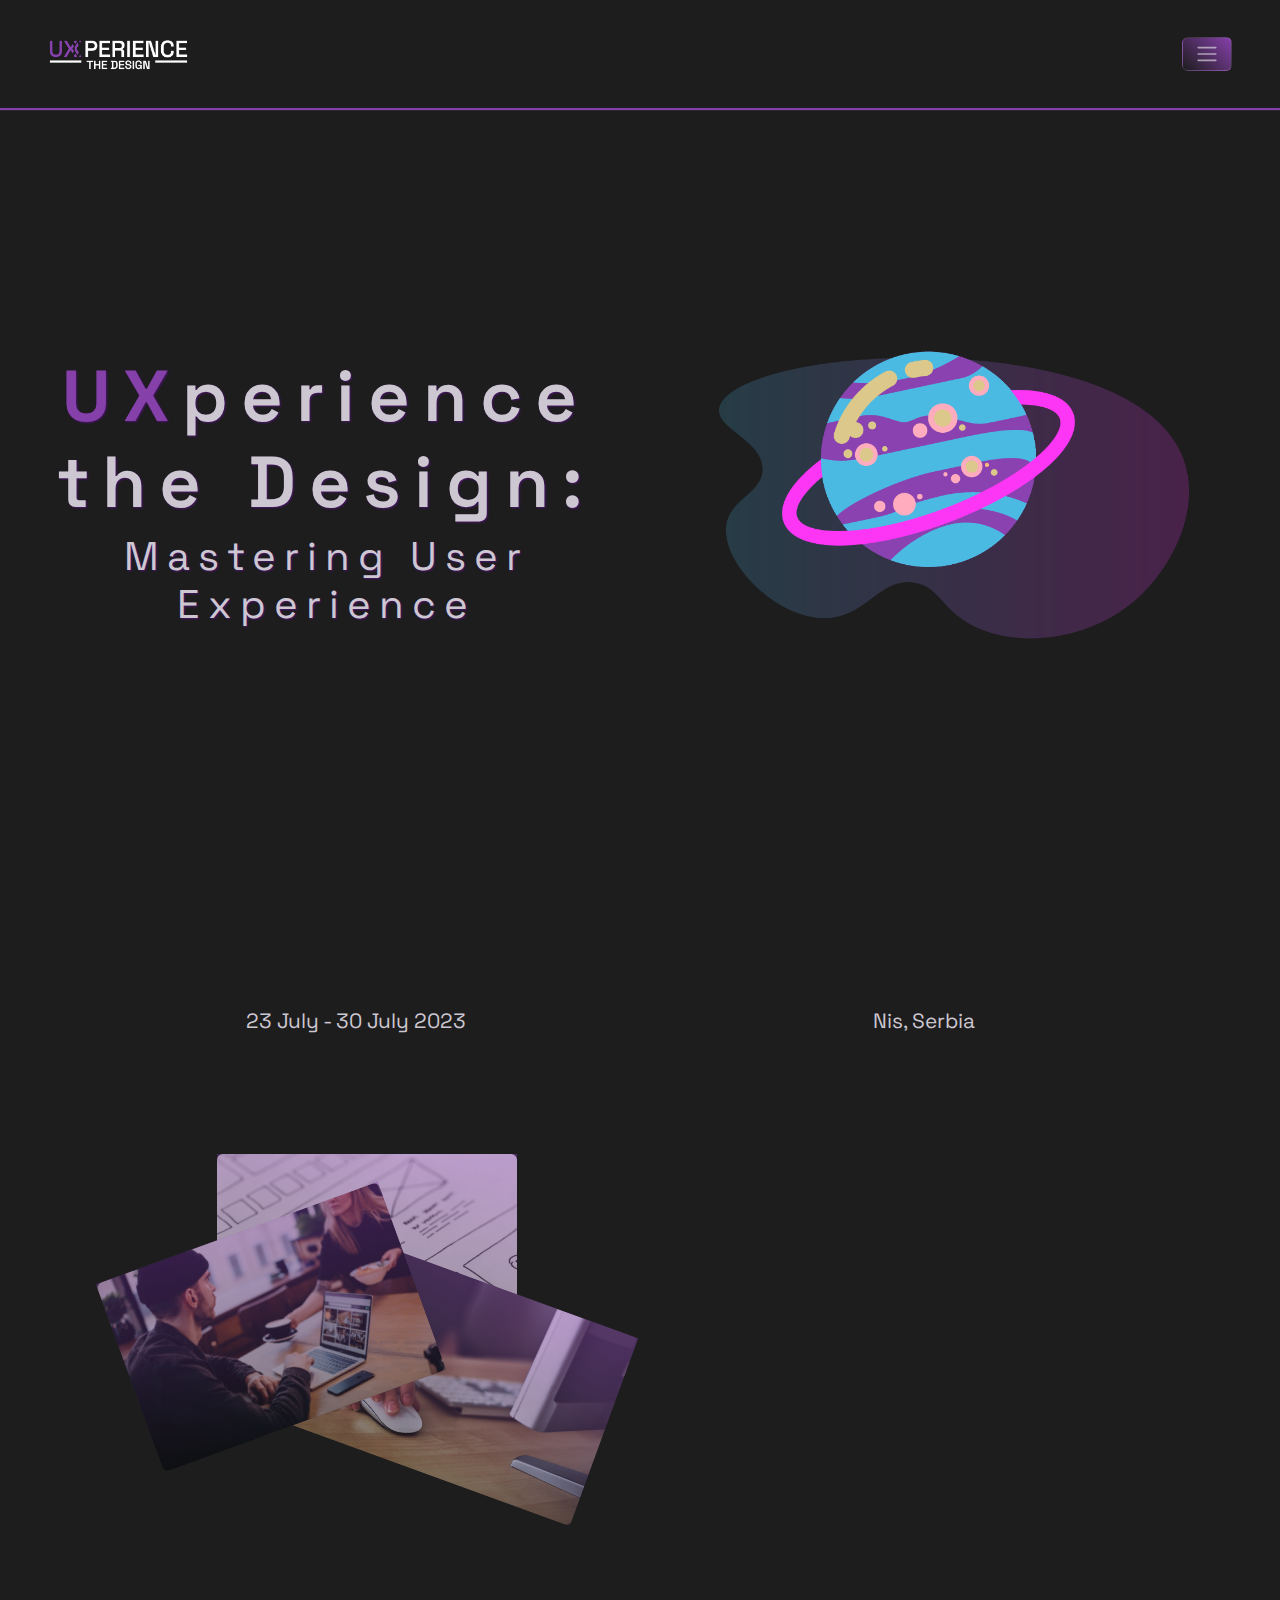
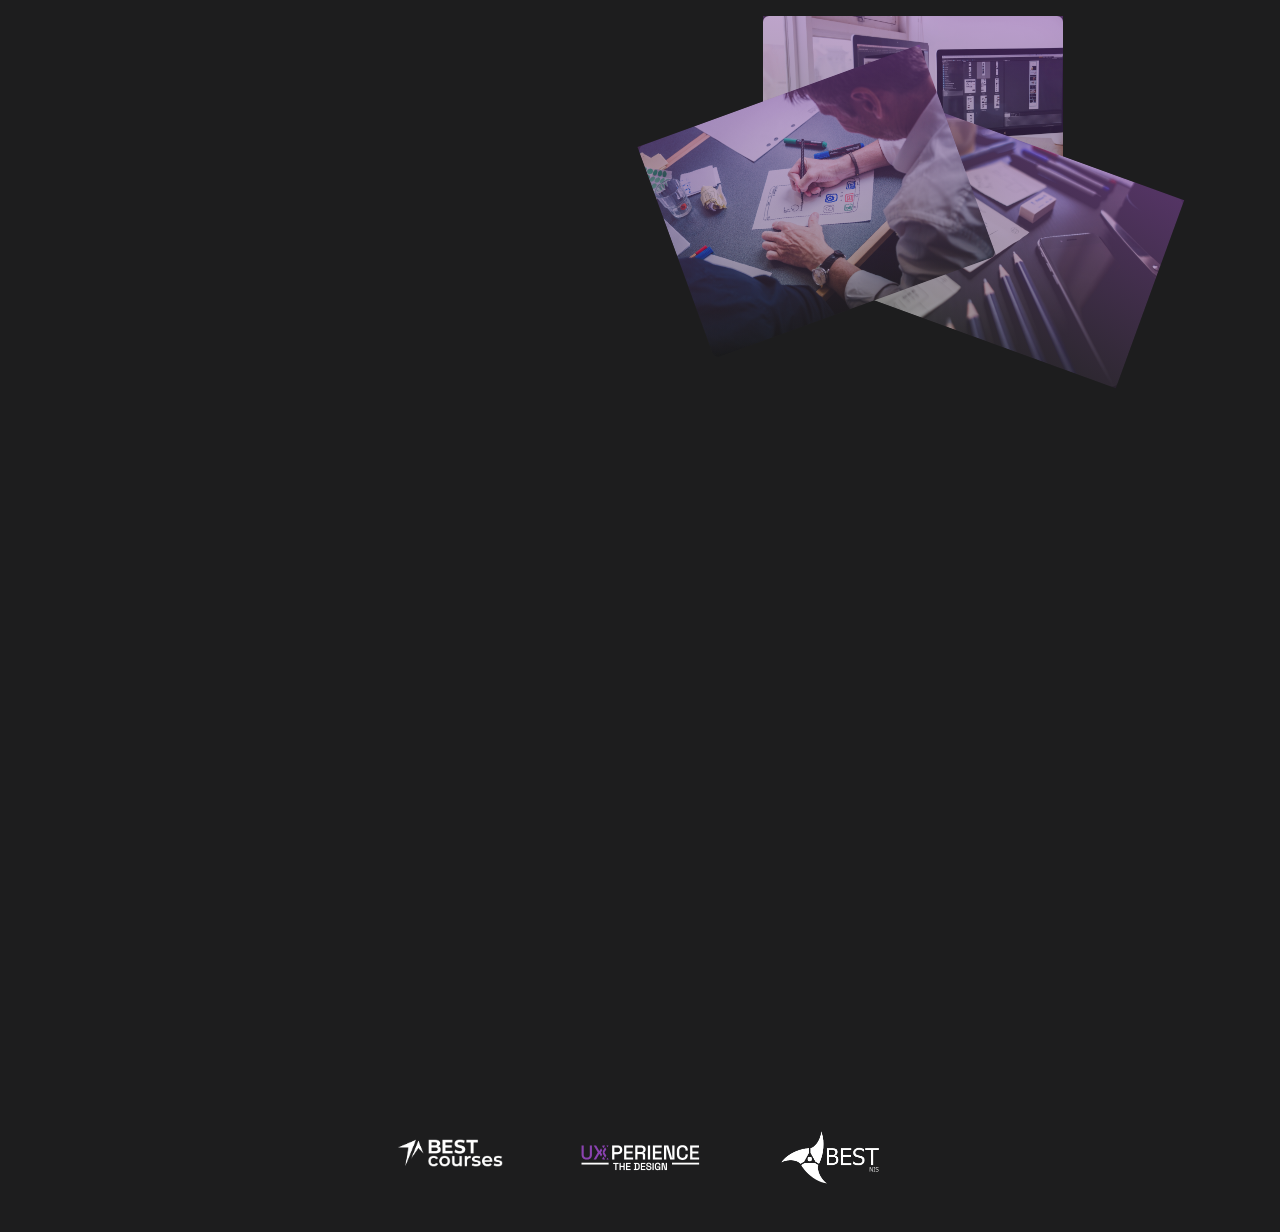
==== index.html @ f8030187 "updated icons" ====
<!DOCTYPE html>
<html lang="en">

<head>
    <meta charset="utf-8" />
    <meta name="viewport" content="width=device-width, initial-scale=1, shrink-to-fit=no" />
    <meta name="description" content="BEST course about UX design organised by BEST Niš" />
    <meta name="keywords" content="BEST, BEST Course, BEST Niš, Niš, Serbia, Srbija, UX design" />
    <meta name="author" content="Vojin Đorđević">
    <title>BEST Course 23 | BEST NIŠ</title>
    <!-- Font Awesome Icons-->
    <link rel="stylesheet" href="https://use.fontawesome.com/releases/v5.8.2/css/all.css"
        integrity="sha384-oS3vJWv+0UjzBfQzYUhtDYW+Pj2yciDJxpsK1OYPAYjqT085Qq/1cq5FLXAZQ7Ay" crossorigin="anonymous" />
    <!-- Favicon-->
    <link rel="icon" type="image/x-icon" href="assets/courses icon.png?" />
    <!-- Bootstrap icons-->
    <link href="https://cdn.jsdelivr.net/npm/bootstrap-icons@1.5.0/font/bootstrap-icons.css" rel="stylesheet" />
    <!-- Core theme CSS (includes Bootstrap)-->
    <link rel="stylesheet" href="css/styles.css" />
    <link rel="stylesheet" href="css/myStyle.css">
</head>

<body class="d-flex flex-column h-100">
    <main class="flex-shrink-0">
        <!-- Navigation-->
        <nav class="navbar navbar-collapse navbar-dark fixed-top p-0">
            <div class="container-fluid justify-content-between px-5">
                <a class="navbar-brand" href="#"><img src="assets/logo.png" alt="logo"></a>
                <button class="navbar-toggler" type="button" data-bs-toggle="offcanvas" data-bs-target="#offcanvasDarkNavbar"
                    aria-controls="offcanvasDarkNavbar" aria-label="Toggle navigation">
                    <span class="navbar-toggler-icon"></span>
                </button>
                <div class="offcanvas offcanvas-end" tabindex="-1" id="offcanvasDarkNavbar"
                    aria-labelledby="offcanvasDarkNavbarLabel">
                    <div class="offcanvas-body d-flex justify-content-center">
                        <button type="button" class="btn-close btn-close-white" data-bs-dismiss="offcanvas"
                            aria-label="Close"></button>
                        <ul class="navbar-nav justify-content-center flex-grow-1 position-relative">
                            <li class="nav-item">
                                <a class="nav-link active text-center" href="./index.html">Home</a>
                            </li>
                            <li class="nav-item">
                                <a class="nav-link text-center" aria-current="page"
                                    href="./pages/Organisers.html">Organisers</a>
                            </li>
                            <li class="nav-item">
                                <a class="nav-link text-center" href="./pages/Contact Us.html">Contact Us</a>
                            </li>
                            <li class="nav-item d-flex text-center justify-content-center">
                                <a class="nav-link text-center" href="./pages/indexSRB.html">SRB &nbsp</a>|<a
                                    class="nav-link text-center" href="./index.html">&nbsp
                                    ENG</a>
                            </li>
                        </ul>
                    </div>
                </div>
            </div>
        </nav>
        <!-- Header-->
        <header class="py-5 py-md-0 mb-5 mb-md-0 d-flex align-items-center">
            <div class="container-fluid">
                <div class="row g-0 align-items-center justify-content-between">
                    <div class="headerText col-md-6 order-md-0 order-1">
                        <div class="d-flex flex-column">
                            <div class="h1 text-center"><span>UX</span>perience<br>the Design:</div>
                            <h2 class="text-center">Mastering User Experience</h2>
                        </div>
                    </div>
                    <div class="col-md-6 order-md-1 order-0" id="dynamicElement">
                        <img src="assets/Elementi/saturn-magla.png" alt="" id="saturnMagla">
                    </div>
                </div>
            </div>
        </header>
        <!-- When, where-->
        <div class="container-fluid mb-4" id="when-where-container">
            <div class="row justify-content-evenly text-center">
                <div class="col-sm-4 d-flex flex-column justify-content-center mb-5 mb-sm-0">
                    <i class="fas fa-calendar-alt mb-3"></i>
                    <p>23 July - 30 July 2023</p>
                </div>
                <div class="col-sm-4 d-flex flex-column justify-content-center">
                    <i class="fas fa-map-marker-alt text-center mb-3"></i>
                    <p>Nis, Serbia</p>
                </div>
            </div>
        </div>
        <!-- Paragrafi sa slikama-->
        <div class="paragraf-sa-slikom pb-0 pt-5 pb-lg-5">
            <div class="container px-5 my-5">
                <div class="row gx-5 align-items-center">
                    <div
                        class="movingImagesContainer d-flex justify-content-center align-items-center col-lg-6 mb-5 mb-lg-0">
                        <div class="imageContainerDiv movingImage imageContainerDiv-1">
                            <div class="imageContainer">
                                <img class="img-fluid rounded" src="./assets/pictures/designPicture1.webp"
                                    alt="designPhoto1" />
                            </div>
                        </div>
                        <div class="imageContainerDiv imageContainerDiv-2 movingImage">
                            <div class="imageContainer">
                                <img class="img-fluid rounded" src="./assets/pictures/designPicture3.jpeg"
                                    alt="designPhoto1" />
                            </div>
                        </div>
                        <div class="imageContainerDiv imageContainerDiv-3 movingImage">
                            <div class="imageContainer">
                                <img class="img-fluid rounded" src="./assets/pictures/designPicture2.webp"
                                    alt="designPhoto1" />
                            </div>
                        </div>
                    </div>
                    <div class="col-lg-6 mt-2 mt-sm-5 toAppear">
                        <p class="lead fw-normal mb-0 text-end">This course is a thrilling journey into the world of UX design.
                            You'll
                            start by learning the key principles and concepts of UX design, and then move on to
                            practical exercises and real-world
                            examples to put your newfound knowledge into practice.</p>
                    </div>
                </div>
            </div>
        </div>
        <div class="paragraf-sa-slikom py-5 mb-5">
            <div class="container px-5 mt-5">
                <div class="row gx-5 align-items-center">
                    <div
                        class="movingImagesContainer d-flex justify-content-center align-items-center col-lg-6 mb-5 mb-lg-0 order-lg-last">
                        <div class="imageContainerDiv movingImage imageContainerDiv-1">
                            <div class="imageContainer">
                                <img class="img-fluid rounded" src="./assets/pictures/designPicture6.webp"
                                    alt="designPhoto5" />
                            </div>
                        </div>
                        <div class="imageContainerDiv imageContainerDiv-2 movingImage">
                            <div class="imageContainer">
                                <img class="img-fluid rounded" src="./assets/pictures/designPicture5.jpg"
                                    alt="designPhoto4" />
                            </div>
                        </div>
                        <div class="imageContainerDiv imageContainerDiv-3 movingImage">
                            <div class="imageContainer">
                                <img class="img-fluid rounded" src="./assets/pictures/designPicture4.jpg"
                                    alt="designPhoto7" />
                            </div>
                        </div>
                    </div>
                    <div class="col-lg-6 mt-2 mt-sm-5 toAppear">
                        <p class="lead fw-normal mb-0">Throughout the course, you'll discover the steps to creating a
                            seamless and enjoyable user experience, and learn how to
                            test and refine your designs.</p>
                        <a href="https://www.best.eu.org/event/details.jsp?activity=i4afz53" target="_blank"><button
                                class="btn mt-4 pt-sm-2" id="learn-more-button">Learn more</button></a>
                    </div>
                </div>
            </div>
        </div>
        <!-- Countdown timer and apply now-->
        <div class="py-5 my-5 toAppear" id="countdown-section">
            <div class="container px-5">
                <div class="row text-center">
                    <h2>Course starting in:</h2>
                    <div class="timerDisplay d-flex justify-content-center align-items-center gap-2">
                        <span id="days"><span id="daysText">000</span>
                            <div>days</div>
                        </span><span>:<div>.</div></span>
                        <span id="hours"><span id="hoursText">00</span>
                            <div>hours</div>
                        </span><span>:<div>.</div></span>
                        <span id="minutes"><span id="minutesText">00</span>
                            <div>minutes</div>
                        </span><span>:<div>.</div></span>
                        <span id="seconds"><span id="secondsText">00</span>
                            <div>seconds</div>
                        </span>
                    </div>
                    <button type="button" class="btn mt-md-4 py-2 px-3" id="apply-now-button" data-bs-toggle="modal"
                        data-bs-target="#exampleModal">Apply now</button>
                </div>
            </div>
        </div>
        <!-- Cards -->
        <div class="my-5 toAppear" id="cards-section">
            <div class="container">
                <div class="row justify-content-around align-items-center flex-column flex-lg-row">
                    <div class="card cardInfo bg-dark col-md-3 text-center py-4 my-3 my-lg-0">
                        <img src="assets/Icons/BEDZ 3.png" class="card-img-top mx-auto" alt="ikona1">
                        <div class="card-body pt-3 pb-0">
                            <h3 class="card-title texts-center mb-2">Writing a ML</h3>
                            <a href="https://www.best.eu.org/courses/howToWriteAMotivationLetter.jsp" target="_blank"
                                class="btn">Open</a>
                        </div>
                    </div>
                    <div class="card cardInfo bg-dark col-md-3 text-center py-4 my-3 my-lg-0">
                        <img src="assets/Icons/BEDZ 1.png" target="_blank" class="card-img-top mx-auto" alt="ikona2">
                        <div class="card-body pt-3 pb-0">
                            <h3 class="card-title text-center mb-2">Survival Guide</h3>
                            <a href="https://drive.google.com/file/d/1cJtr2tLAGuYIf0VHzyVpU3CpAAA-rYl4/view"
                                target="_blank" class="btn">Open</a>
                        </div>
                    </div>
                    <div class="card cardInfo bg-dark col-md-3 text-center py-4 my-3 my-lg-0">
                        <img src="assets/Icons/BEDZ 2.png" class="card-img-top mx-auto" alt="ikona3">
                        <div class="card-body pt-3 pb-0">
                            <h3 class="card-title text-center mb-2">Schedule</h3>
                            <a href="https://docs.google.com/spreadsheets/d/1Jex5MhE2Mo0yf8DHhd5xUdo1yWL7G5Pz1XpBuONr3SE/edit#gid=0"
                                target="_blank" class="btn">Open</a>
                        </div>
                    </div>
                </div>
            </div>
        </div>
    </main>
    <!-- Footer-->
    <footer class="py-4">
        <div class="container">
            <div class="row align-items-center justify-content-center" id="logo-container">
                <div class="col-lg-2 d-flex align-items-center justify-content-center mb-2 px-5"><a
                        href="https://www.best.eu.org/courses/welcome.jsp" target="_blank"> <img class=""
                            src="assets/BC logo.png" alt="Best Courses"></a></div>
                <div class="col-lg-2 d-flex align-items-center justify-content-center px-5"><a href="#"> <img class=""
                            src="assets/logo.png" alt="Event logo" class="d-flex align-items-center justify-content-center"></a></div>
                <div class="col-lg-2 d-flex align-items-center justify-content-center px-5"><a
                        href="https://bestnis.rs/language/en/" target="_blank"
                        class="d-flex align-items-center justify-content-center"> <img src="assets/BEST crop.png"
                            class="" alt="Best-Logo" id="BEST-logo"
                            class="d-flex align-items-center justify-content-center"></a></div>
            </div>
            <div id="social-icons" class="row align-items-center justify-content-center pt-4">
                <a href="https://www.facebook.com/BESTnis.rs" target="_blank" class="col-1 text-center"><i
                        class="fab fa-facebook-square"></i></a>
                <a href="https://www.linkedin.com/company/bestni%C5%A1/" target="_blank" class="col-1 text-center"><i
                        class="fab fa-linkedin"></i></a>
                <a href="https://www.instagram.com/best_nis/" target="_blank" class="col-1 text-center"><i
                        class="fab fa-instagram"></i></a>
                <a href="mailto:nis@best-eu.org" target="_blank" class="col-1 text-center"><i
                        class="far fa-envelope"></i></a>
            </div>
        </div>
    </footer>
    <!-- Modal -->
    <div class="modal fade" id="exampleModal" tabindex="-1" aria-labelledby="exampleModalLabel" aria-hidden="true">
        <div class="modal-dialog modal-dialog-centered justify-content-center align-items-center">
            <div class="modal-content text-center bg-dark">
                <div class="modal-header">
                    <h5 class="modal-title" id="exampleModalLabel">Stay tuned!</h5>
                    <button type="button" class="btn-close btn-close-white" data-bs-dismiss="modal"
                        aria-label="Close"></button>
                </div>
                <div class="modal-body d-flex flex-column gap-3 justify-content-center align-items-center">
                    <p>Application deadline for <u>international students</u> <b>has passed!</b></p>
                    <p><u>Serbian students</u> will be able to apply <b>from 12th of June!</b></p>
                </div>
                <div class="modal-footer">
                    <button type="button" class="btn" data-bs-dismiss="modal">Understood</button>
                </div>
            </div>
        </div>
    </div>
    <!-- Bootstrap core JS-->
    <script src="https://cdn.jsdelivr.net/npm/bootstrap@5.2.3/dist/js/bootstrap.bundle.min.js"></script>
    <!-- Core theme JS-->
    <script src="/js/scripts.js"></script>
    <!-- My JS-->
    <script src="js/appearOnScroll.js"></script>
    <script src="js/timerScript.js"></script>
    <script src="js/sponsorsScript.js"></script>
</body>
</html>
---- css/myStyle.css ----
@import url('https://fonts.googleapis.com/css2?family=Space+Grotesk:wght@300;400;500;600;700&display=swap');

:root {
    --black: #183157;
    --orange: #FFACBE;
    --pink: #FD36F5;
    --blue: #1F456C;
    --yellow: #DBC88A;

    --purple: #8640aa;
    --purpleD1: #4b156a;

    --white: #CDC7D1;

    --gray: #1D1D1E;
    --grayL1: #282829;
    --grayL2: #313132;
}

*,
::before,
::after {
    margin: 0;
    padding: 0;
}

html,
body {
    font-family: 'Space Grotesk', sans-serif;
    background: var(--gray);
    color: var(--white);
    scroll-behavior: smooth !important;
    width: 100%;
    margin: 0;
}

button:focus,
.btn:focus,
.btn-close:focus {
    box-shadow: none;
}

.toAppear {
    opacity: 0;
    scale: 0.8;
    transition: all .5s;
}

.toAppear.active {
    opacity: 1;
    scale: 1;
    transform: translateX(0%) scale(1);
}

/*NAVIGATION*/
.navbar {
    background: var(--gray);
    opacity: 1;
    box-shadow: 1px 1px 1px 1px var(--purple);
    min-height: min-content;
    height: 12vh;
}

.navbar>container {
    position: relative;
}

.navbar-brand img {
    width: 140px;
    position: relative;
}

.navbar-toggler {
    background: linear-gradient(45deg, var(--gray), var(--purple));
    transition: all 0.2s;
}

.navbar-toggler:hover {
    scale: 0.95;
    filter: brightness(0.95);
}

.navbar-toggler:focus {
    box-shadow: none;
}


.navbar-toggler-icon {
    width: 1.2em;
    height: 1.2em;
}

.offcanvas-body {
    opacity: 1 !important;
}

.offcanvas.offcanvas-end {
    background: linear-gradient(90deg, var(--grayL1), var(--purpleD1));
    transition: all 0.35s;
    width: 100vw;
    opacity: 1 !important;
}

.nav-item {
    font-size: 4rem;
    font-weight: 500;
}

.nav-item:last-of-type {
    font-size: 3rem;
}

.offcanvas button {
    position: absolute;
    top: 2rem;
    right: 2rem;
    transform: scale(2);
    z-index: 100;
}

@media only screen and (max-width: 565px) {
    .offcanvas-body .nav-item {
        font-size: 3rem;
        font-weight: 500;
    }
        .nav-item:last-of-type {
            font-size: 2.5rem;
        }
}


/*HEADER*/
header {
    background: linear-gradient(25deg, var(--gray), var(--grayL));
    min-height: 110vh;
}

header .h1 {
    font-weight: 600;
    font-size: 4.5em;
    word-spacing: 0.2rem;
    letter-spacing: 0.8rem;
    text-shadow: 1px 1px 2px var(--purpleD1);
}

header .h1>span {
    font-weight: 800;
    color: var(--purple);
}

h2 {
    font-size: 2.5rem;
    letter-spacing: 0.5rem;
    font-weight: 400;
    text-shadow: 1px 1px 2px var(--purpleD1);
}

@keyframes floating {
    0% {
        transform: translateY(0px);
    }

    50% {
        transform: translateY(-15px);
    }

    100% {
        transform: translateY(0px);
    }
}

@keyframes grow {
    0% {
        scale: 1;
        transform: translateY(0px);
    }

    100% {
        scale: 1.3;
        transform: translateY(-15px);
    }
}

#dynamicElement {
    position: relative;
}

#dynamicElement img {
    position: absolute;
    animation: ease-in-out floating 3s infinite;
}

#saturnMagla {
    position: relative !important;
    width: 100%;
}

#raketa {
    width: 100px;
    z-index: 100;
    rotate: 45deg;
    bottom: 15vh;
    left: 5vw;
    animation: ease-in-out grow 10s infinite !important;
    animation: ease-in-out floating 3s infinite;

}

@media only screen and (max-width: 1199px) {
    header .h1 {
        font-size: 3.5em !important;
    }

    h2 {
        font-size: 2rem !important;
        ;
    }
}

@media only screen and (min-width: 769px) and (max-width: 991px) {

    /* targeting between md and lg*/
    header .h1 {
        font-size: 2.5em !important;
    }

    h2 {
        font-size: 1.8rem !important;
        ;
    }
}

@media only screen and (max-width: 575px) {
    header .h1 {
        font-size: 3.2em !important;
        ;
    }

    h2 {
        font-size: 1.8rem !important;
        ;
    }
}

@media only screen and (max-width: 470px) {
    header .h1 {
        font-size: 2.3em !important;
        ;
    }

    h2 {
        
    }
}

/*WHEN, WHERE*/
#when-where-container i {
    font-size: 3rem;
    color: var(--purple);
}

#when-where-container p {
    font-size: 1.3rem;
}

@media only screen and (max-width: 991px) {
    #when-where-container i {
        font-size: 3rem;
    }

    #when-where-container p {
        font-size: 1.1rem;
    }
}

@media only screen and (max-width: 755px) {
    #when-where-container i {
        font-size: 3rem;
        color: var(--purple);
    }

    #when-where-container p {
        font-size: 1.1rem;
    }
}


/*PARAGRAFI SA SLIKAMA*/
.movingImagesContainer {
    position: relative;
    height: 30vh;
animation: ease-in-out floating 3s infinite;
}
/*
VRLO VAZAN NOTE!!!
Imam jedan imageContainerDiv cija je pozicija relativna, on mi diktira zauzece prostora movingImagesContainer-a,
ostala dva u sekciji ce biti apsolutno pozicionirani
*/
.imageContainerDiv {
    width: 40vw;
    max-width: 300px;
    transition: all 0.5s;
    transition-timing-function: cubic-bezier(0.165, 0.84, 0.44, 1);
    position: relative;
    top: -20%;
    z-index: 0;
}

.imageContainerDiv:nth-of-type(2) {
    position: absolute;
    left: 5%;
    top: 20%;
    z-index: 2;
}

.imageContainerDiv:nth-of-type(3) {
    position: absolute;
    right: 5%;
    top: 40%;
}

.imageContainer {
  
}

.imageContainerDiv-2 .imageContainer {
    rotate: -20deg;
}

.imageContainerDiv-3 .imageContainer {
    rotate: 20deg;
}

.imageContainer::after {
    position: absolute;
    top: 0;
    left: 0;
    height: 100%;
    width: 100%;
    background: linear-gradient(10deg, var(--gray), var(--purple));
    opacity: 0.45;
    z-index: 1000;
    display: block;
    content: "";
}

.paragraf-sa-slikom img {
    width: 100%;
    height: 100%;
    position: relative;
    object-fit: cover;
}

.paragraf-sa-slikom p{
    margin-top: 5rem;
}
.btn {
    background: var(--purple);
    color: var(--white);
    font-family: 'Space Grotesk', sans-serif;
    font-size: 1.05rem;
    transition: all 0.25s;
    margin: 0 auto;
}

.btn:hover {
    background: var(--purple);
    color: var(--white);
    scale: 0.98;
    filter: brightness(0.9);
    border-color: none;
}

.btn:active {
    color: var(--white) !important;
    background-color: var(--purple) !important;
    border-color: transparent !important;
}

@media only screen and (max-width: 991px) {
    .imageContainer::after {
        /* height: calc(100% - 3rem); */
    }
}

@media only screen and (max-width: 575px) {
    #learn-more-button {
        font-size: 1rem;
    }
}


/* COUNTDOWN SECTION */
.timerDisplay {
    font-weight: 100;
    font-size: 3rem;
    margin: 0;
    color: var(--white);
}

.timerDisplay>span {
    position: relative;
    padding: 0.5rem;
}

.timerDisplay span div {
    position: relative;
    font-size: 1.4rem;
    top: -0.8rem;
}

.timerDisplay span div:not(.timerDisplay #months div,
    .timerDisplay #days div,
    .timerDisplay #hours div,
    .timerDisplay #minutes div,
    .timerDisplay #seconds div) {
    visibility: hidden;
}

h2:not(header h2) {
    font-size: 2.8rem;
}

#apply-now-button {
    max-width: 300px;
    font-size: 1.5rem;
    border-radius: 20px;
    background: linear-gradient(45deg, var(--grayL2), var(--purple));
    border: none;
}

@media only screen and (max-width:1000px) {
    .timerDisplay {
        font-weight: 100;
        font-size: 3rem;
    }

    .timerDisplay>span {
        position: relative;
        padding: 0.5rem;
    }

    .timerDisplay span div {
        position: relative;
        font-size: 1.5rem;
        top: -0.8rem;
    }

    h2:not(header h2) {}

    #apply-now-button {
        font-size: 1.5rem;
    }
}

@media only screen and (max-width:767px) {
    .timerDisplay {
        font-weight: 100;
        font-size: 2.3rem;
        margin: 0;
        color: var(--white);
    }

    .timerDisplay>span {
        position: relative;
        padding: 0.5rem;
    }

    .timerDisplay span div {
        position: relative;
        font-size: 1rem;
        top: -0.8rem;
    }

    h2:not(header h2) {
        font-size: 2rem;
    }

    #apply-now-button {
        font-size: 1.3rem;
    }
}

@media only screen and (max-width:552px) {
    .timerDisplay {
        font-weight: 100;
        font-size: 2rem;
        margin: 0;
        color: var(--white);
    }

    .timerDisplay>span {
        position: relative;
        padding: 0.2rem;
    }

    .timerDisplay span div {
        position: relative;
        font-size: 1rem;
        top: -0.8rem;
    }

    h2:not(header h2) {
        font-size: 1.5rem;
        letter-spacing: 0.3rem;
    }

    #apply-now-button {
        font-size: 1rem;
    }
}


/* CARDS */
.card{
    background: var(--blue);
}
.card:nth-of-type(1){
    background: var(--purple);
}

.cardInfo {
    width: 25%;
}

.card-img-top {
    width: 100%;
    max-width: 7rem;
}

.cardInfo h3 {
    font-size: clamp(1.2rem, 2vw, 1.3rem);
}

.cardInfo .btn {
    background: var(--purple);
    font-size: clamp(1.2rem, 1.5vw, 1.5rem);
}

@media only screen and (max-width:991px) {
    .cardInfo {
        width: 60%;
    }
}


/* PREDAVACI */
.karticaPredavaca {
    max-width: 800px;
    margin: 0 auto;
    padding: 2rem;
    margin-top: 5rem;
}

.slikaPredavaca {
    width: 100%;
}

.professorContact i,
.organiserContact i {
    font-size: 1.8rem;
    color: var(--purple);
    transition: all 0.3s;
    border: none;
}

.professorContact i:hover,
.organiserContact i:hover {
    scale: 0.95;
    filter: brightness(0.8);
}

.professorInfo h3 {
    font-size: 2rem;
}

.professorInfo p {
    margin: 0;
}

.professorInfo h3+p {
    font-size: 1.1rem;
    color: var(--purple);
}

.bio {
    font-size: 1.1rem;
}

@media only screen and (max-width:991px) {
    .slikaPredavaca {
        width: 60%;
    }
}

@media only screen and (max-width:580px) {
    .professorInfo h3 {
        font-size: 1.5rem;
    }

    .professorContact i {
        font-size: 1.6rem;
    }

    .professorInfo h3+p {
        font-size: 1.05rem;
    }

    .bio {
        font-size: 1rem;
    }
}


/* POKROVITELJI */
@keyframes scroll {
    from {
        transform: translateX(0%);
    }

    to {
        transform: translateX(-100%);
    }
}

.logos {
    overflow-x: hidden;
    white-space: nowrap;
    user-select: none;
    position: relative;
}

/*.logos::before{
    content: "";
    position: absolute;
    top:0;
    left: -15%;    
    width: 30%;
    height: 100%;
    background: linear-gradient(to left, rgba(0,0,0,0), var(--gray));
    z-index: 10;
}*/
.slider {
    white-space: nowrap;
    transform: translateX(50%);
    animation: scroll 15s infinite linear;
}

.slider img {
    width: 250px;
    padding: 0 3rem;
}

.slider.active {
    animation-play-state: paused;
}

/*FOOTER*/
footer {
    background: var(--gray);
}

footer img {
    width: 120px;
}

#BEST-logo {
    width: 100px;
}

#logo-container a {
    transition: all 0.3s;
}

#logo-container a:hover {
    scale: 0.95;
    filter: brightness(0.9);
}

#social-icons i {
    font-size: 1.25rem;
    color: white;
    transition: all 0.3s;
}

#social-icons i:hover {
    scale: 0.95;
    color: var(--white);
}

@media only screen and (max-width:575px) {
    footer img {
        width: 120px;
    }

    #BEST-logo {
        width: 80px;
    }
}
@media only screen and (max-width:767px) {
    footer .container .row div:nth-of-type(2){
        margin-bottom: 15px;
    }
}

/* MODAL */
.modal-content {
    background: var(--blue);
    color: var(--white);
}

.modal-content p {
    margin: 0;
}

.modal-title {
    color: var(--white);
}

.modal-header .btn-close {
    color: var(--white);
}

.modal-footer .btn {
    font-size: 1.1rem;
    background: var(--purple);
}
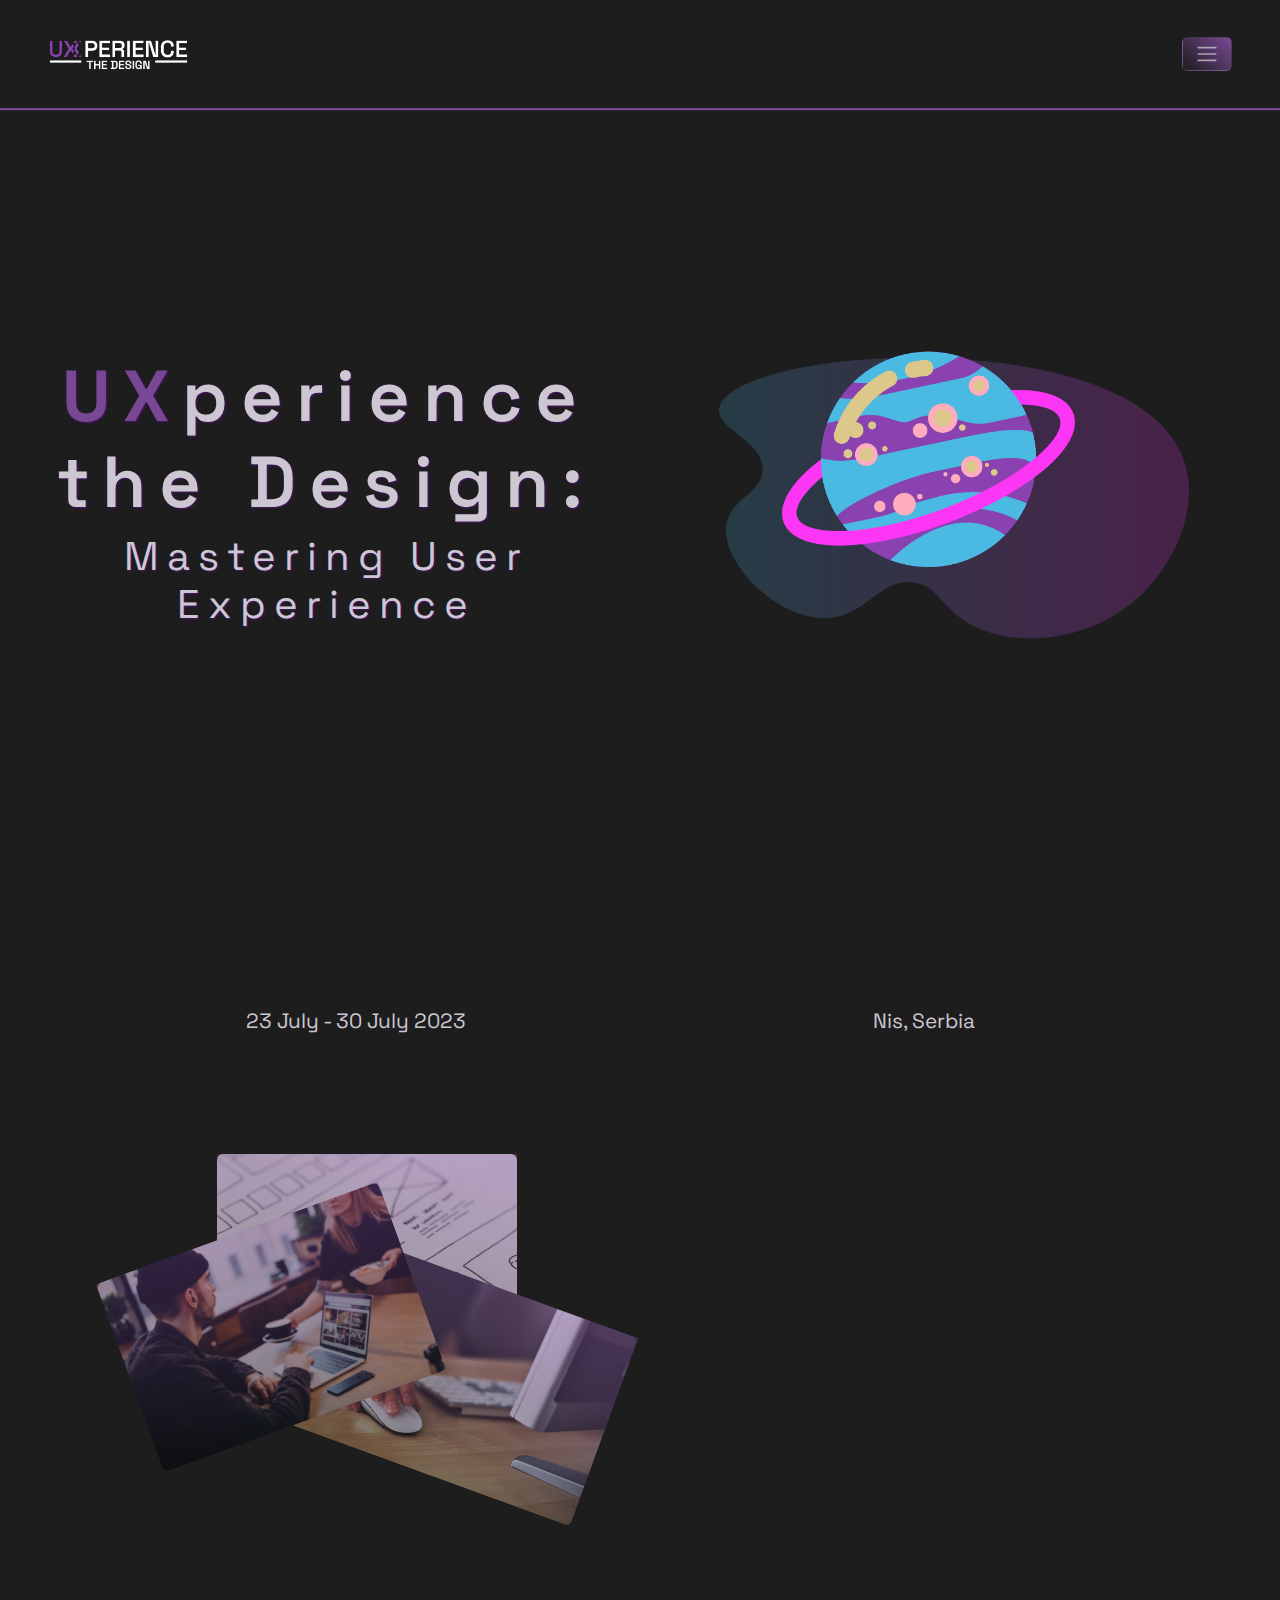
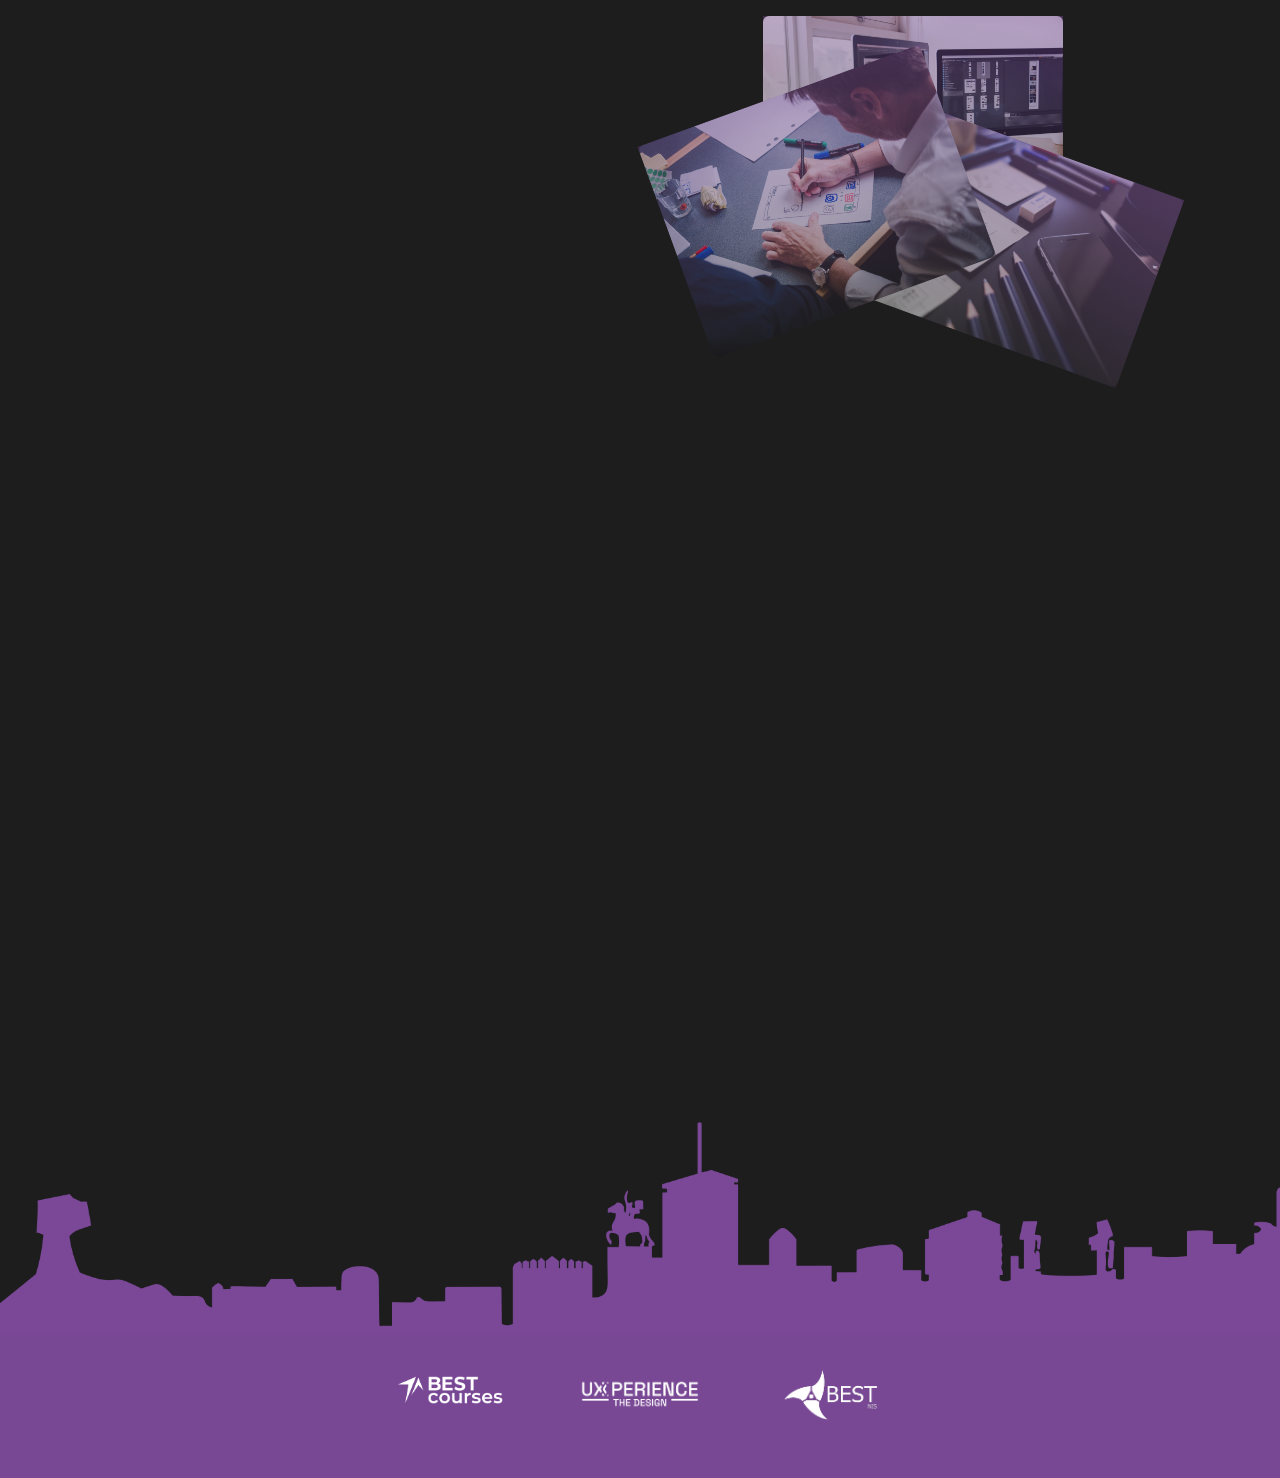
==== commit fb92db14: "Bunch of updates, APPLY functional" ====
--- a/index.html
+++ b/index.html
@@ -173,8 +173,12 @@
                             <div>seconds</div>
                         </span>
                     </div>
-                    <button type="button" class="btn mt-md-4 py-2 px-3" id="apply-now-button" data-bs-toggle="modal"
-                        data-bs-target="#exampleModal">Apply now</button>
+                    <a href="https://docs.google.com/forms/d/e/1FAIpQLSerG2Z9qmnrYCcFT9fB_ynhPsM6VPA5NY0CD8UVAT0NyEp-WQ/viewform"
+                        target="_blank"
+                        class="btn mt-md-4 py-2 px-3"
+                        id="apply-now-button">
+                        Apply now!
+                    </a>
                 </div>
             </div>
         </div>
@@ -210,6 +214,9 @@
             </div>
         </div>
     </main>
+    <div class="footerBackground">
+        <img src="./assets/Dividers/dividerMN.png" alt="">
+    </div>
     <!-- Footer-->
     <footer class="py-4">
         <div class="container">
@@ -218,7 +225,7 @@
                         href="https://www.best.eu.org/courses/welcome.jsp" target="_blank"> <img class=""
                             src="assets/BC logo.png" alt="Best Courses"></a></div>
                 <div class="col-lg-2 d-flex align-items-center justify-content-center px-5"><a href="#"> <img class=""
-                            src="assets/logo.png" alt="Event logo" class="d-flex align-items-center justify-content-center"></a></div>
+                            src="assets/logoF.png" alt="Event logo" class="d-flex align-items-center justify-content-center"></a></div>
                 <div class="col-lg-2 d-flex align-items-center justify-content-center px-5"><a
                         href="https://bestnis.rs/language/en/" target="_blank"
                         class="d-flex align-items-center justify-content-center"> <img src="assets/BEST crop.png"
@@ -263,6 +270,5 @@
     <!-- My JS-->
     <script src="js/appearOnScroll.js"></script>
     <script src="js/timerScript.js"></script>
-    <script src="js/sponsorsScript.js"></script>
 </body>
 </html>--- a/css/myStyle.css
+++ b/css/myStyle.css
@@ -7,7 +7,7 @@
     --blue: #1F456C;
     --yellow: #DBC88A;
 
-    --purple: #8640aa;
+    --purple: #794895;
     --purpleD1: #4b156a;
 
     --white: #CDC7D1;
@@ -52,6 +52,13 @@
     transform: translateX(0%) scale(1);
 }
 
+.divider {
+   
+}
+.divider img{
+ max-width: 100%;   
+}
+
 /*NAVIGATION*/
 .navbar {
     background: var(--gray);
@@ -123,9 +130,10 @@
         font-size: 3rem;
         font-weight: 500;
     }
-        .nav-item:last-of-type {
-            font-size: 2.5rem;
-        }
+
+    .nav-item:last-of-type {
+        font-size: 2.5rem;
+    }
 }
 
 
@@ -185,7 +193,7 @@
     position: relative;
 }
 
-#dynamicElement img {
+#dynamicElement #saturnMagla {
     position: absolute;
     animation: ease-in-out floating 3s infinite;
 }
@@ -194,7 +202,16 @@
     position: relative !important;
     width: 100%;
 }
-
+.star{
+    position: absolute;
+    width: 50px;
+}
+.star1{
+
+}
+.star2{
+    left: 0px;
+}
 #raketa {
     width: 100px;
     z-index: 100;
@@ -208,11 +225,11 @@
 
 @media only screen and (max-width: 1199px) {
     header .h1 {
-        font-size: 3.5em !important;
+        font-size: 3em !important;
     }
 
     h2 {
-        font-size: 2rem !important;
+        font-size: 1.9rem !important;
         ;
     }
 }
@@ -221,23 +238,23 @@
 
     /* targeting between md and lg*/
     header .h1 {
-        font-size: 2.5em !important;
-    }
-
-    h2 {
-        font-size: 1.8rem !important;
+        font-size: 2.3em !important;
+    }
+
+    header h2 {
+        font-size: 1.3rem !important;
         ;
     }
 }
 
 @media only screen and (max-width: 575px) {
     header .h1 {
-        font-size: 3.2em !important;
+        font-size: 2.3em !important;
         ;
     }
 
-    h2 {
-        font-size: 1.8rem !important;
+    header h2 {
+        font-size: 1.3rem !important;
         ;
     }
 }
@@ -245,12 +262,9 @@
 @media only screen and (max-width: 470px) {
     header .h1 {
         font-size: 2.3em !important;
-        ;
-    }
-
-    h2 {
-        
-    }
+    }
+
+    h2 {}
 }
 
 /*WHEN, WHERE*/
@@ -289,8 +303,9 @@
 .movingImagesContainer {
     position: relative;
     height: 30vh;
-animation: ease-in-out floating 3s infinite;
-}
+    animation: ease-in-out floating 3s infinite;
+}
+
 /*
 VRLO VAZAN NOTE!!!
 Imam jedan imageContainerDiv cija je pozicija relativna, on mi diktira zauzece prostora movingImagesContainer-a,
@@ -319,9 +334,7 @@
     top: 40%;
 }
 
-.imageContainer {
-  
-}
+.imageContainer {}
 
 .imageContainerDiv-2 .imageContainer {
     rotate: -20deg;
@@ -351,9 +364,10 @@
     object-fit: cover;
 }
 
-.paragraf-sa-slikom p{
+.paragraf-sa-slikom p {
     margin-top: 5rem;
 }
+
 .btn {
     background: var(--purple);
     color: var(--white);
@@ -421,6 +435,9 @@
     font-size: 2.8rem;
 }
 
+#countdown-section a{
+    
+}
 #apply-now-button {
     max-width: 300px;
     font-size: 1.5rem;
@@ -512,10 +529,11 @@
 
 
 /* CARDS */
-.card{
+.card {
     background: var(--blue);
 }
-.card:nth-of-type(1){
+
+.card:nth-of-type(1) {
     background: var(--purple);
 }
 
@@ -657,15 +675,25 @@
 
 /*FOOTER*/
 footer {
-    background: var(--gray);
-}
-
-footer img {
+    position: relative;
+    background: var(--purple);
+}
+.footerBackground{
+    position: relative;
+    max-width: 100vw;
+    
+    z-index: -1;
+}
+.footerBackground img{
+    width: 100%;
+}
+
+#logo-container img {
     width: 120px;
 }
 
-#BEST-logo {
-    width: 100px;
+#BEST-logo, #logo-container img:nth-of-type(3) {
+    width: 95px !important;
 }
 
 #logo-container a {
@@ -689,17 +717,12 @@
 }
 
 @media only screen and (max-width:575px) {
-    footer img {
-        width: 120px;
-    }
-
-    #BEST-logo {
-        width: 80px;
-    }
-}
+    
+}
+
 @media only screen and (max-width:767px) {
-    footer .container .row div:nth-of-type(2){
-        margin-bottom: 15px;
+    footer .container .row div:nth-of-type(2) {
+        margin-bottom: 12px;
     }
 }
 
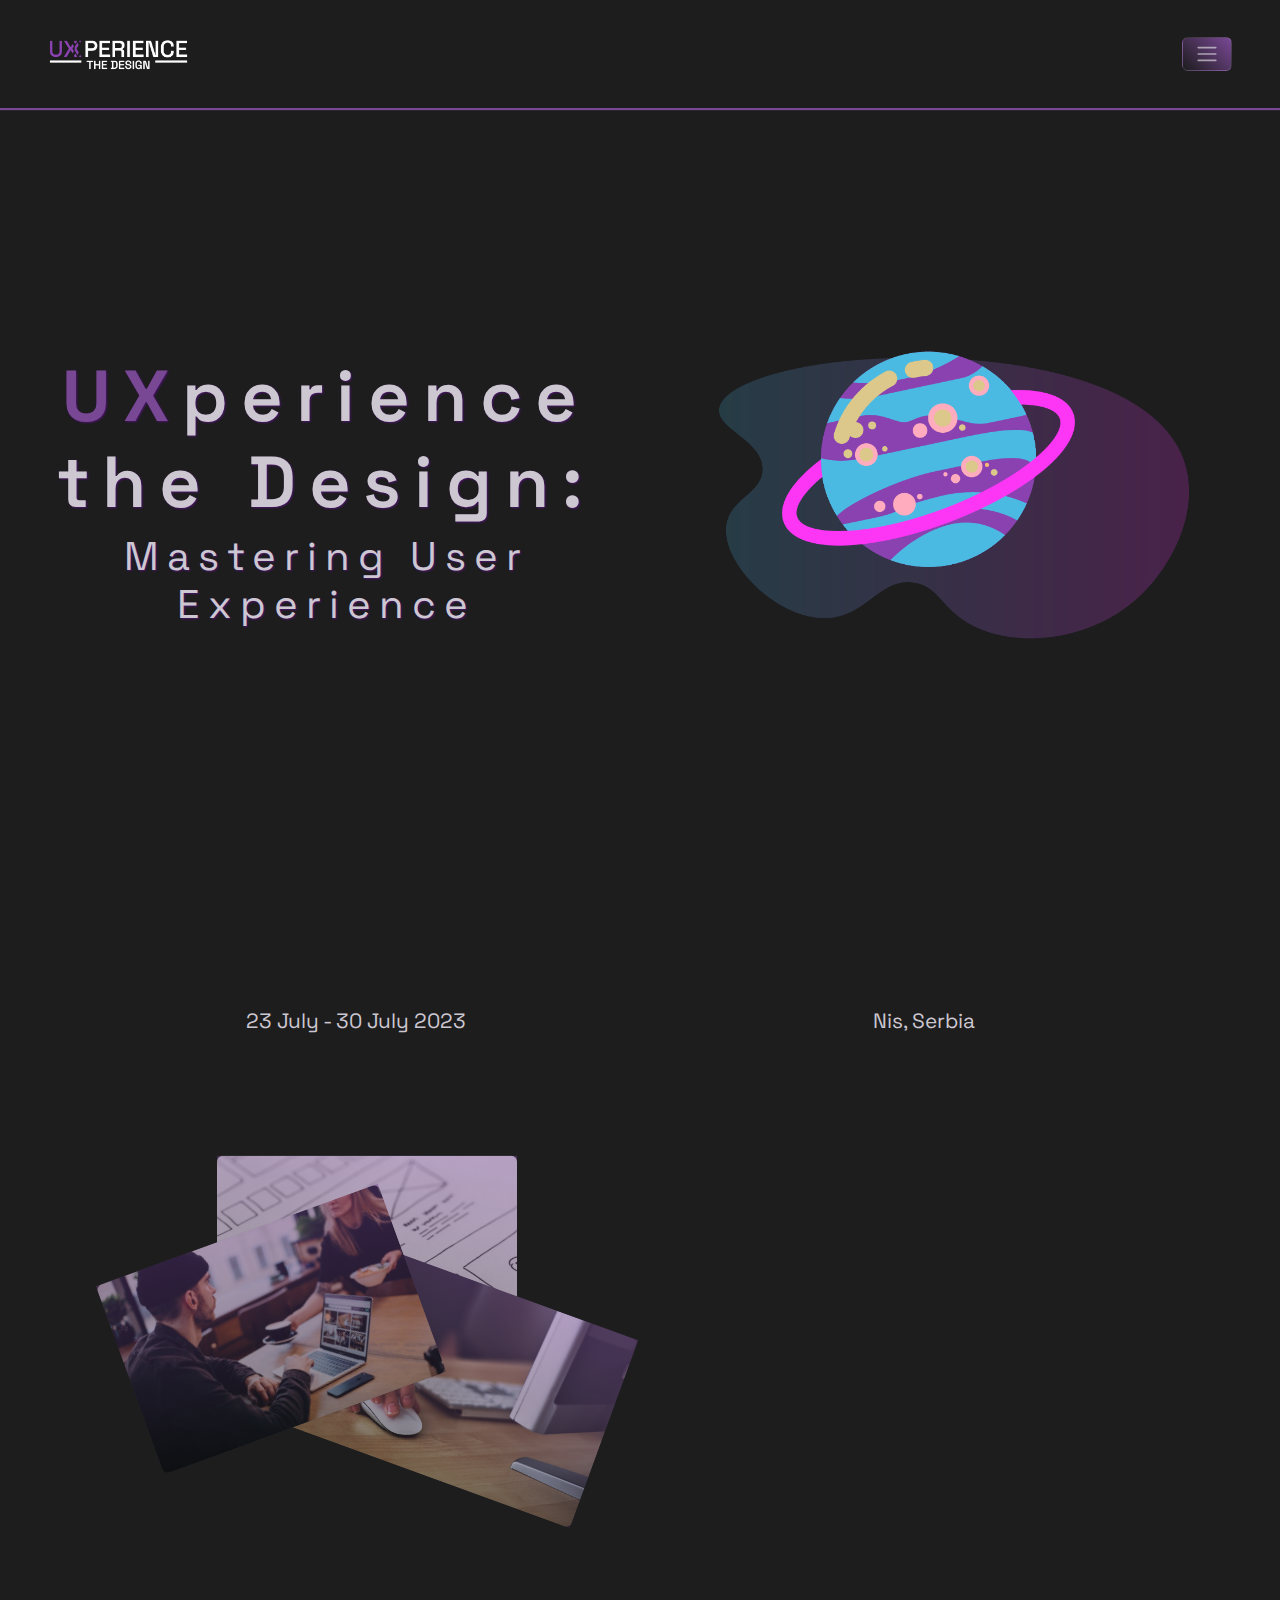
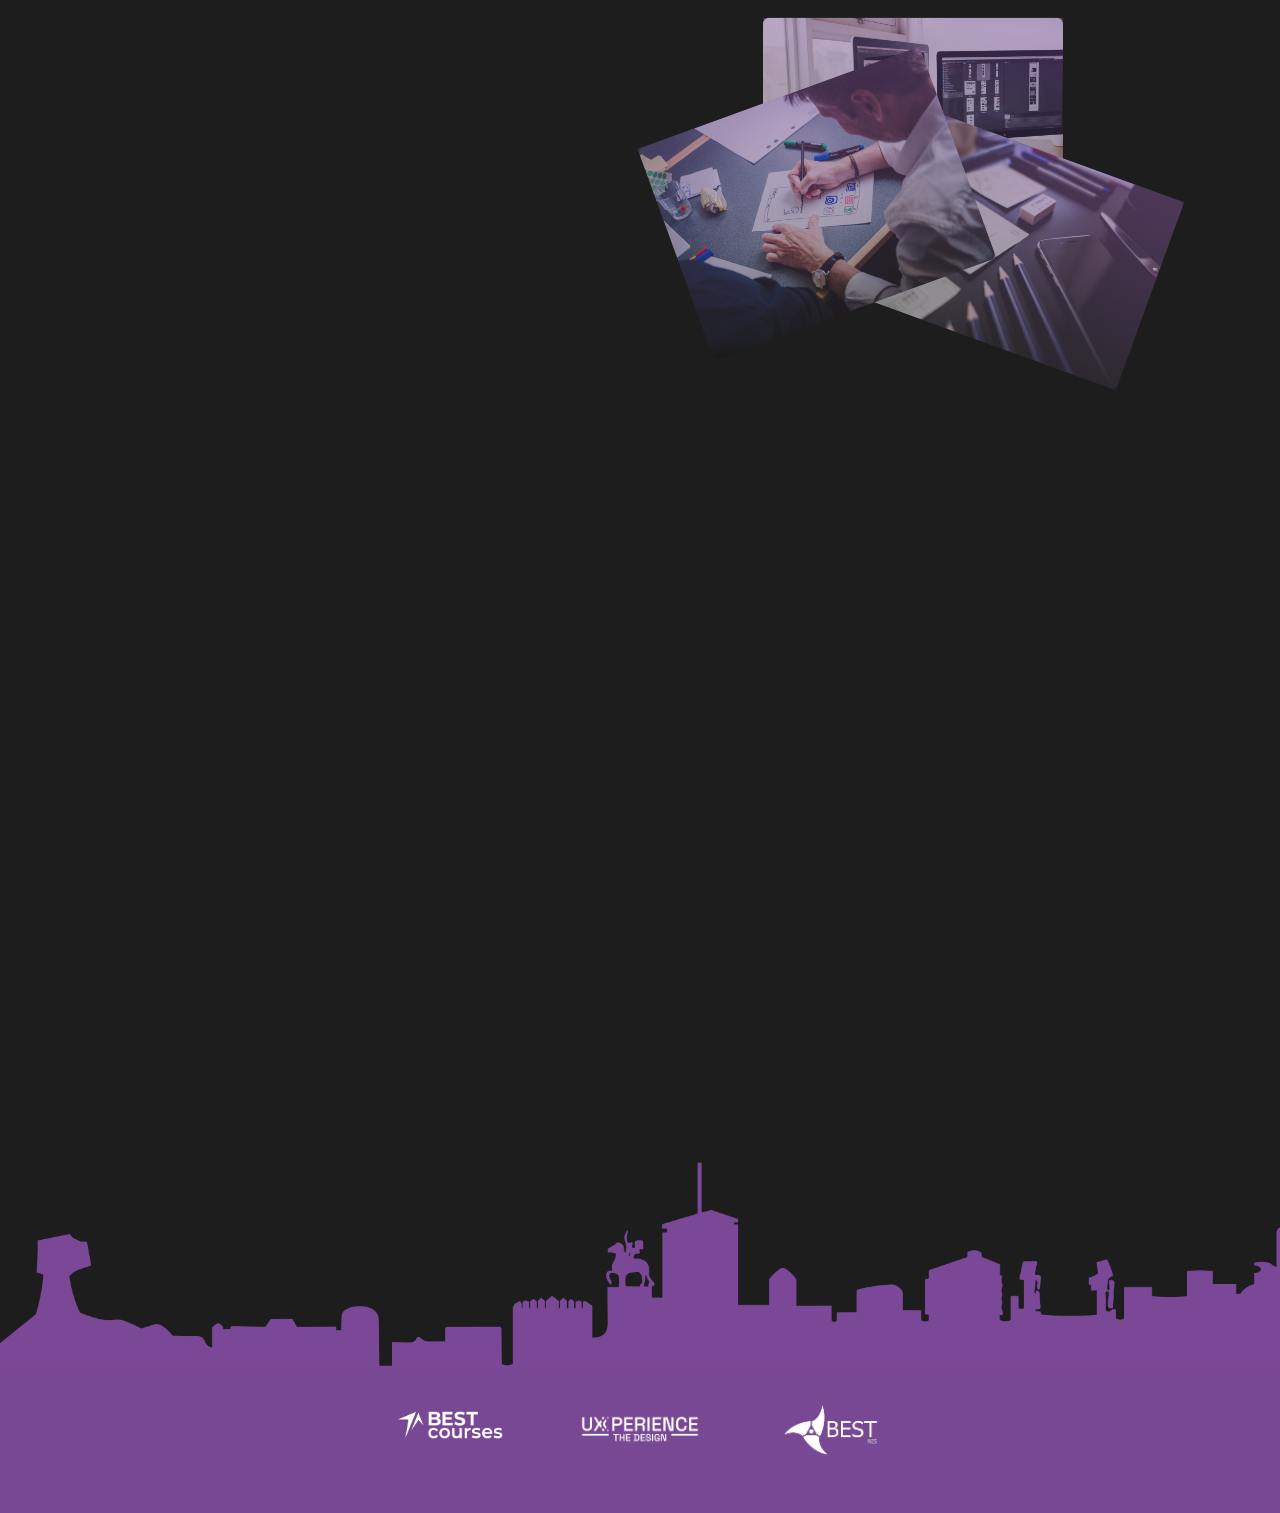
==== commit 24c95d77: "final update" ====
--- a/index.html
+++ b/index.html
@@ -67,7 +67,7 @@
                         </div>
                     </div>
                     <div class="col-md-6 order-md-1 order-0" id="dynamicElement">
-                        <img src="assets/Elementi/saturn-magla.png" alt="" id="saturnMagla">
+                            <img src="assets/Elementi/saturn-magla.png" alt="" id="saturnMagla">
                     </div>
                 </div>
             </div>
@@ -269,6 +269,7 @@
     <script src="/js/scripts.js"></script>
     <!-- My JS-->
     <script src="js/appearOnScroll.js"></script>
+    <script src="js/movingImages.js"></script>
     <script src="js/timerScript.js"></script>
 </body>
 </html>--- a/css/myStyle.css
+++ b/css/myStyle.css
@@ -53,10 +53,11 @@
 }
 
 .divider {
-   
+    max-width: 100vw;
 }
 .divider img{
- max-width: 100%;   
+ max-width: 100%; 
+ filter: drop-shadow(5px 5px 2px var(--purpleD1));  
 }
 
 /*NAVIGATION*/
@@ -188,7 +189,17 @@
         transform: translateY(-15px);
     }
 }
-
+@keyframes sparkles{
+    0%{
+        opacity: 1;
+    }
+        50% {
+            opacity: 0;
+        }
+                100% {
+                    opacity: 1;
+                }
+}
 #dynamicElement {
     position: relative;
 }
@@ -204,13 +215,20 @@
 }
 .star{
     position: absolute;
-    width: 50px;
-}
-.star1{
-
-}
-.star2{
-    left: 0px;
+    width: 5vw;
+    min-width: 20px;
+    z-index: 100;
+    
+}
+#star1{
+    left: 10px;
+    top: 150px;
+    animation: sparkles 0.8s linear infinite;
+}
+#star2{
+    left: 180px;
+    top: 100px;
+    animation: sparkles 0.5s linear infinite;
 }
 #raketa {
     width: 100px;
@@ -303,7 +321,7 @@
 .movingImagesContainer {
     position: relative;
     height: 30vh;
-    animation: ease-in-out floating 3s infinite;
+    /*animation: ease-in-out floating 3s infinite;*/
 }
 
 /*
@@ -680,9 +698,10 @@
 }
 .footerBackground{
     position: relative;
+    bottom: -5px;
     max-width: 100vw;
-    
     z-index: -1;
+    margin-top: 35px;
 }
 .footerBackground img{
     width: 100%;
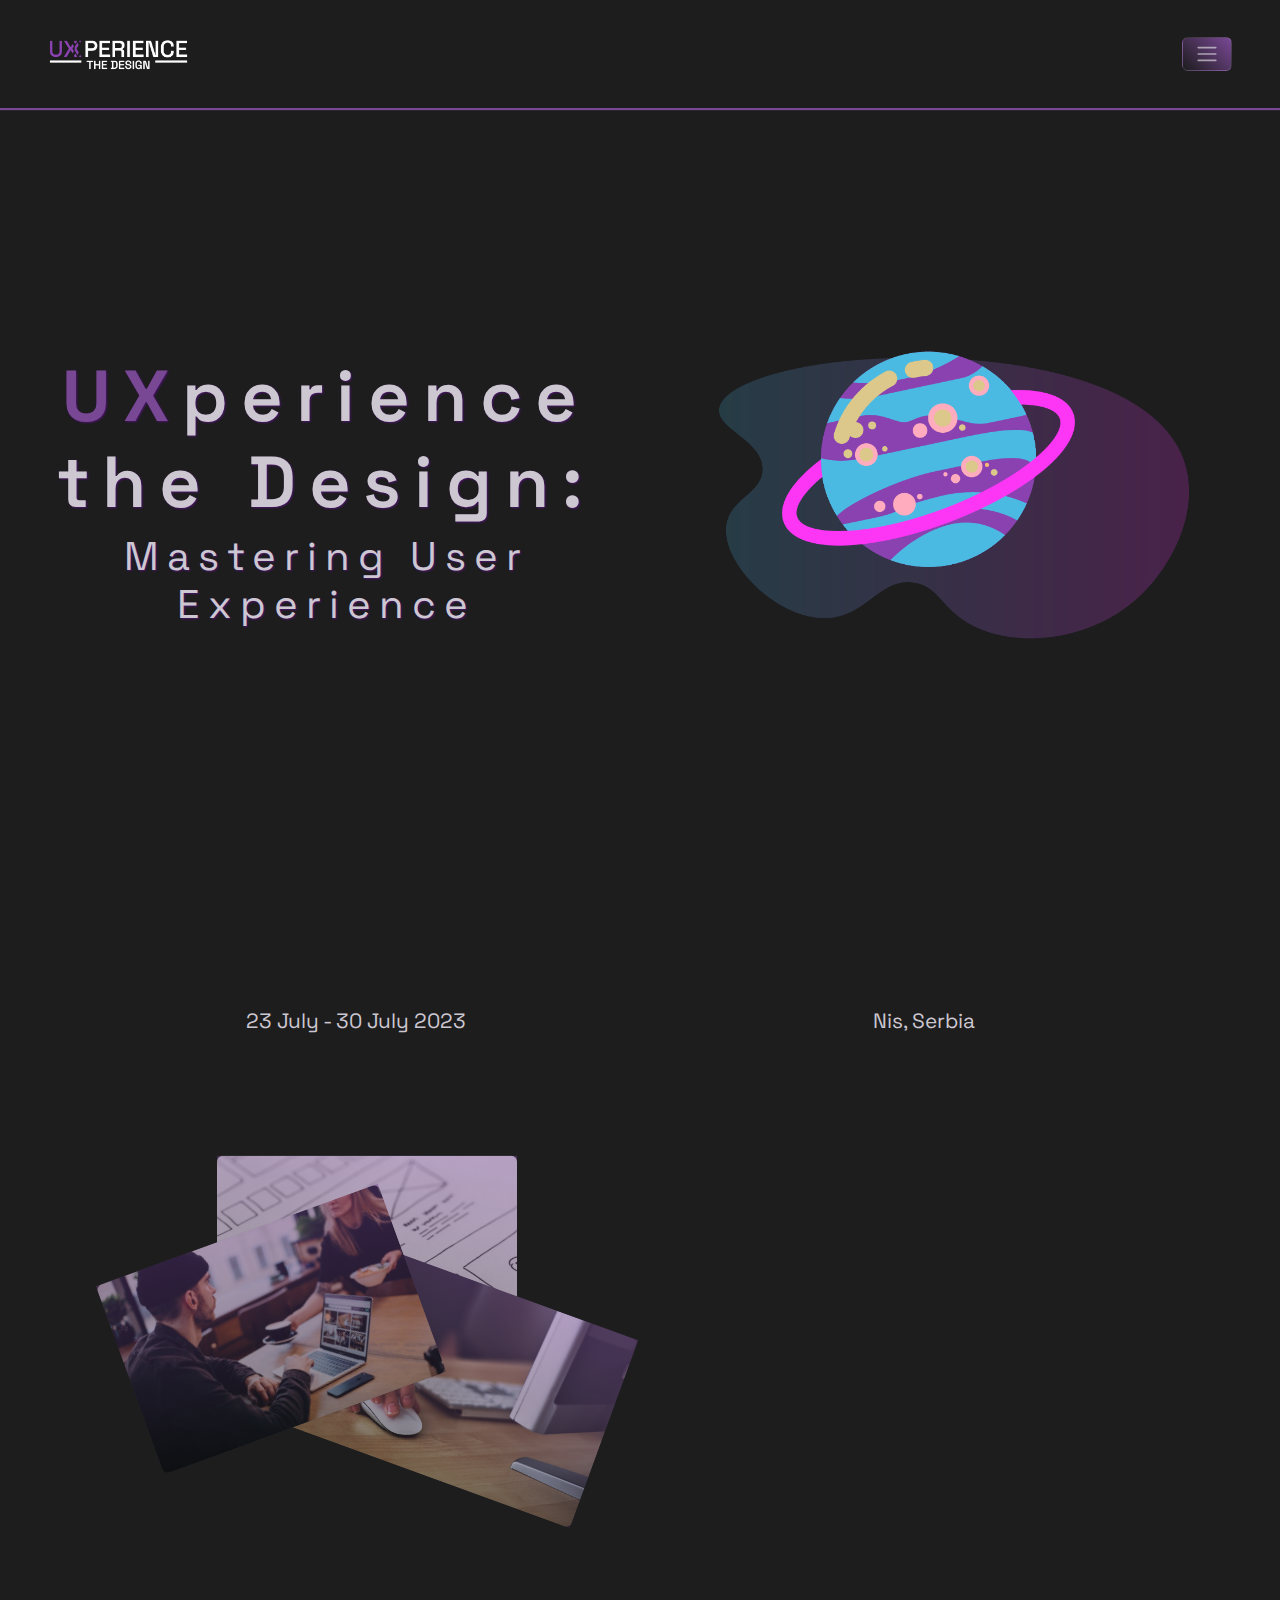
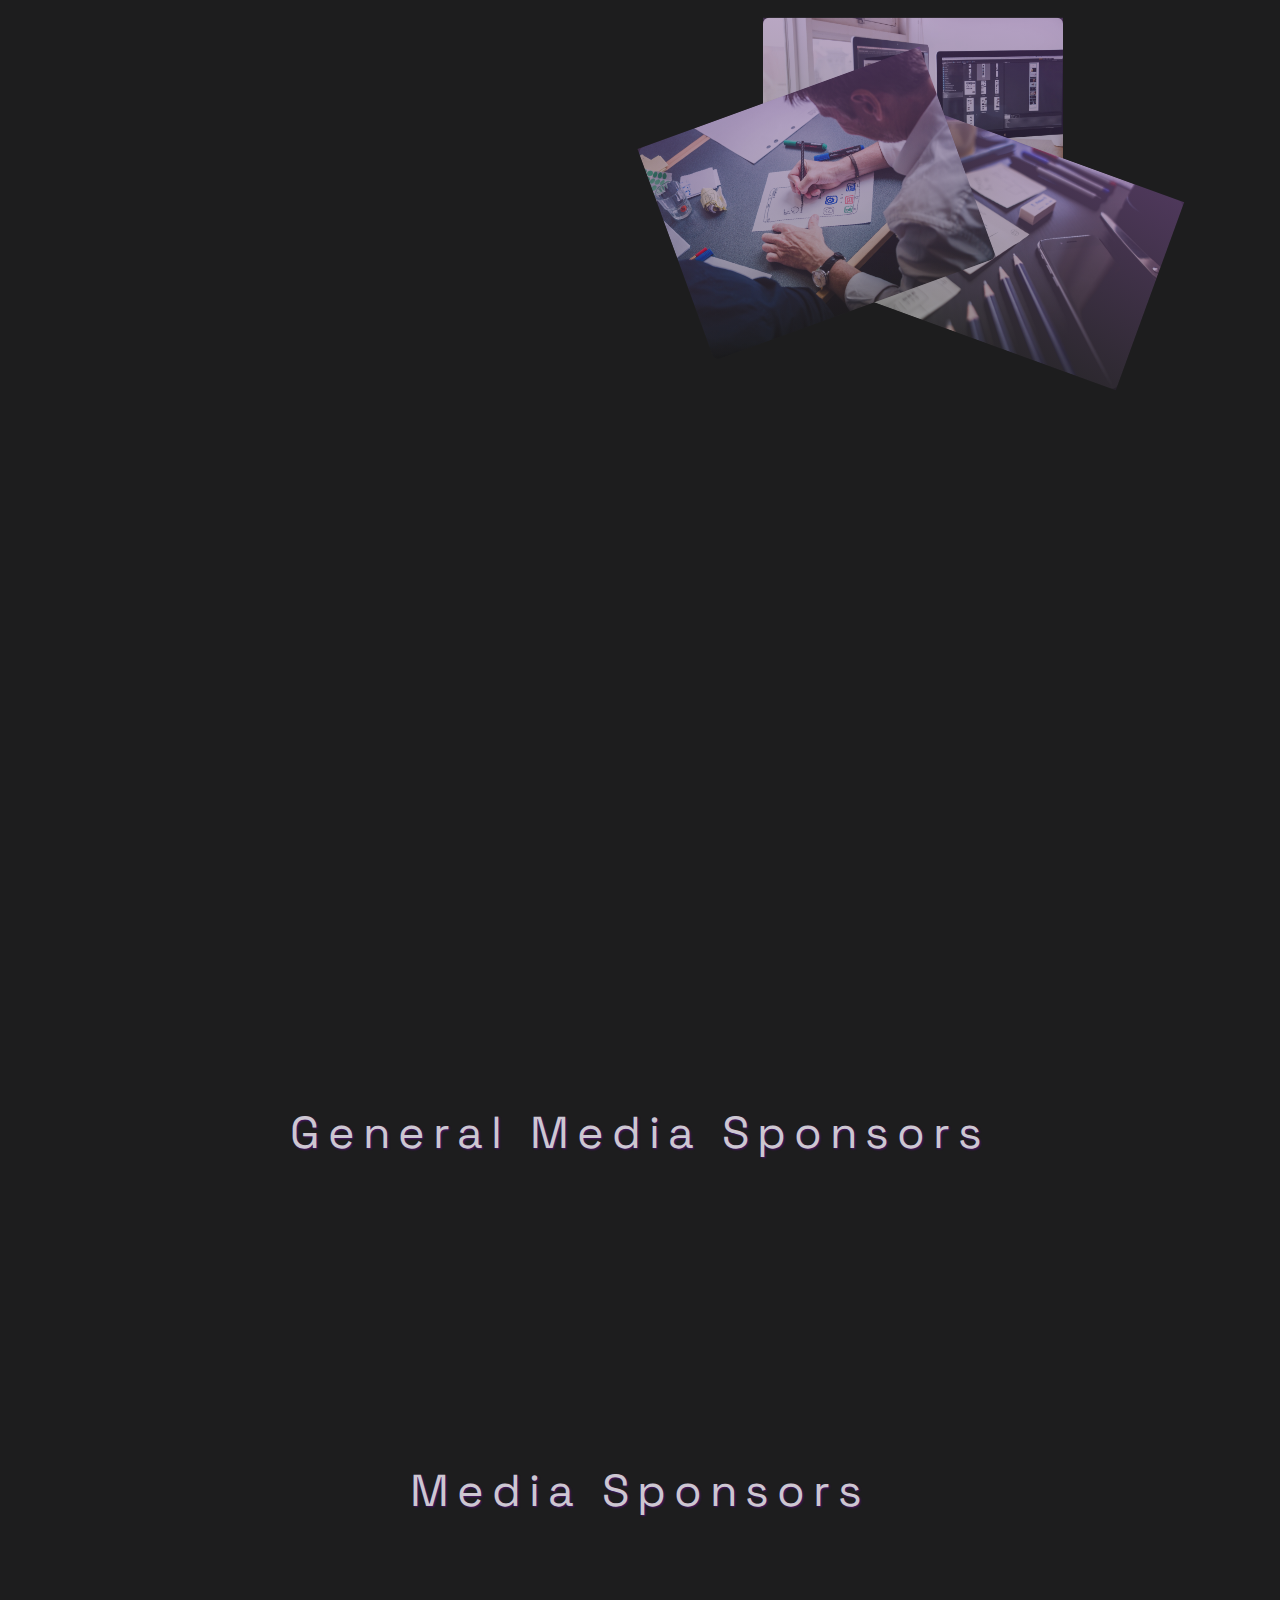
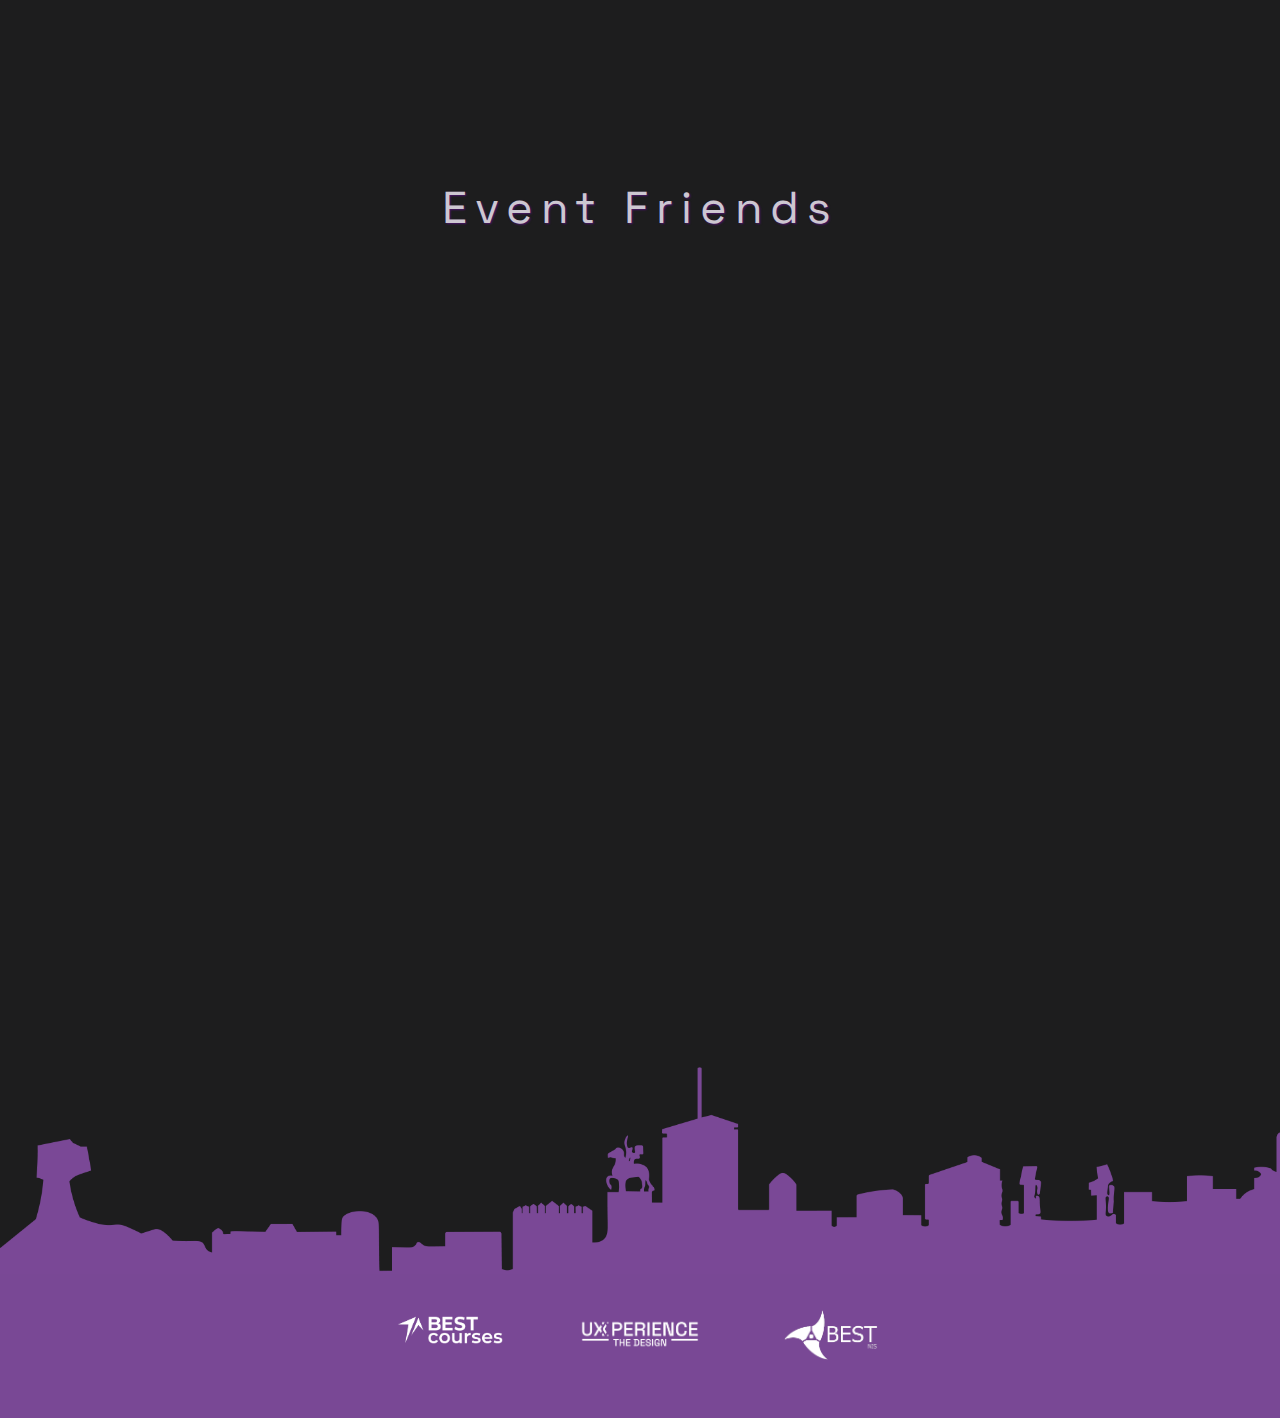
==== commit a0b5f6f7: "added Sponsors to Landing Page" ====
--- a/index.html
+++ b/index.html
@@ -198,7 +198,7 @@
                         <img src="assets/Icons/BEDZ 1.png" target="_blank" class="card-img-top mx-auto" alt="ikona2">
                         <div class="card-body pt-3 pb-0">
                             <h3 class="card-title text-center mb-2">Survival Guide</h3>
-                            <a href="https://drive.google.com/file/d/1cJtr2tLAGuYIf0VHzyVpU3CpAAA-rYl4/view"
+                            <a href="https://drive.google.com/file/d/1B4LOugPoF5cJaTsHNmLfsOcwYaHeTYyj/view?usp=sharing"
                                 target="_blank" class="btn">Open</a>
                         </div>
                     </div>
@@ -206,10 +206,101 @@
                         <img src="assets/Icons/BEDZ 2.png" class="card-img-top mx-auto" alt="ikona3">
                         <div class="card-body pt-3 pb-0">
                             <h3 class="card-title text-center mb-2">Schedule</h3>
-                            <a href="https://docs.google.com/spreadsheets/d/1Jex5MhE2Mo0yf8DHhd5xUdo1yWL7G5Pz1XpBuONr3SE/edit#gid=0"
+                            <a href="https://docs.google.com/spreadsheets/d/11ex8tucDjksE9CCgGTYwCtSpu7TxmVw5tBapSg7Pd18/edit#gid=0"
                                 target="_blank" class="btn">Open</a>
                         </div>
                     </div>
+                </div>
+            </div>
+        </div>
+        <!-- Pokrovitelji -->
+        <div class="pb-5 my-5">
+            <h2 class="text-center">General Media Sponsors</h2>
+            <div class="container-fluid mt-2">
+                <div class="toAppear logos d-flex align-items-center justify-content-evenly">
+                        <a href="https://www.sdl.rs/" target="_blank">
+                            <img src="assets/Sponsors/General Media Sponsors/SDL.png" alt="SDL">
+                        </a>
+                        <a href="https://startuj.com/" target="_blank">
+                            <img src="assets/Sponsors/General Media Sponsors/Startuj.com.png" alt="Startuj.com">
+                        </a>
+                </div>
+            </div>
+        </div>
+        <div class="pb-5 my-5">
+            <h2 class="text-center">Media Sponsors</h2>
+            <div class="container-fluid mt-5">
+                <div class="toAppear logos d-flex align-items-center justify-content-evenly">
+                    <a href="https://omladinskenovine.rs/" target="_blank">
+                        <img src="assets/Sponsors/Media Sponsors/Copy of omladinske_novine.png" alt="Omladinske novine">
+                    </a>
+                    <a href="https://www.vesti.rs/" target="_blank">
+                        <img src="assets/Sponsors/Media Sponsors/Dobre vesti.png" alt="Vesti.rs">
+                    </a>
+                    <a href="https://www.izlazak.com/" target="_blank">
+                        <img src="assets/Sponsors/Media Sponsors/Izlazak.rs.png" alt="Izlazak.com">
+                    </a>
+                    <a href="https://oradio.rs/" target="_blank">
+                        <img src="assets/Sponsors/Media Sponsors/Omladinski radio.png" alt="Omladinski radio">
+                    </a>
+                    <a href="https://www.poslovi.rs/" target="_blank">
+                        <img src="assets/Sponsors/Media Sponsors/Poslovi.rs.png" alt="Poslovi.rs">
+                    </a>
+                </div>
+            </div>
+        </div>
+        <div class="pb-5 my-5">
+            <h2 class="text-center">Event Friends</h2>
+            <div class="container-fluid mt-5">
+                <div class="toAppear logos d-flex align-items-center justify-content-evenly">
+                    <a href="https://www.aegeenis.org.rs/" target="_blank">
+                        <img src="assets/Sponsors/Friends/AEGEE.png" alt="AEGEE Nis">
+                    </a>
+                    <a href="https://www.aquaviva.rs/" target="_blank">
+                        <img src="assets/Sponsors/Friends/aqua-viva (1).PNG" alt="Aqua Viva">
+                    </a>
+                    <a href="https://www.instagram.com/beerblioteka/" target="_blank">
+                        <img src="assets/Sponsors/Friends/Beerblioteka.png" alt="Beerblioteka">
+                    </a>
+                    <a href="https://brostaxi.rs/" target="_blank">
+                        <img src="assets/Sponsors/Friends/Bros.png" alt="BROS Taxi">
+                    </a>
+                    <a href="https://remixknjaz.rs/en/" target="_blank">
+                        <img src="assets/Sponsors/Friends/Copy of RM flat logo.PNG" alt="ReMix Knjaz">
+                    </a>
+                    <a href="https://www.facebook.com/saloon1995/" target="_blank">
+                        <img src="assets/Sponsors/Friends/Copy of saloon.png" alt="Saloon">
+                    </a>
+                    <a href="https://www.eestec.rs/" target="_blank">
+                        <img src="assets/Sponsors/Friends/EESTEC.png" alt="EESTEC Nis">
+                    </a>
+                    <a href="https://www.ni.rs/" target="_blank">
+                        <img src="assets/Sponsors/Friends/Grad Nis.png" alt="Grad Nis">
+                    </a>
+                    <a href="https://www.guarana.rs/" target="_blank">
+                        <img src="assets/Sponsors/Friends/guarana.png" alt="Guarana">
+                    </a>
+                    <a href="https://jgpnis.rs/" target="_blank">
+                        <img src="assets/Sponsors/Friends/JKP.png" alt="JGP Nis">
+                    </a>
+                    <a href="https://abrasevicnis.wixsite.com/kudabrasevicnis" target="_blank">
+                        <img src="assets/Sponsors/Friends/KUD Abrasevic.png" alt="KUD Abrasevic">
+                    </a>
+                    <a href="https://www.instagram.com/labeerint_pab/" target="_blank">
+                        <img src="assets/Sponsors/Friends/labeerint.png" alt="Labeerint">
+                    </a>
+                    <a href="https://sicef.info/" target="_blank">
+                        <img src="assets/Sponsors/Friends/SICEF.png" alt="SICEF">
+                    </a>
+                    <a href="https://www.facebook.com/spef2003/?locale=sr_RS" target="_blank">
+                        <img src="assets/Sponsors/Friends/SPEF.png" alt="SPEF">
+                    </a>
+                    <a href="https://www.tubesokovi.rs/" target="_blank">
+                        <img src="assets/Sponsors/Friends/Tube logo-01.png" alt="Tube">
+                    </a>
+                    <a href="https://www.instagram.com/xxl_restoran_nis/" target="_blank">
+                        <img src="assets/Sponsors/Friends/XXL.png" alt="XXL restoran">
+                    </a>
                 </div>
             </div>
         </div>
--- a/css/myStyle.css
+++ b/css/myStyle.css
@@ -660,10 +660,13 @@
 }
 
 .logos {
+    display: flex;
+    flex-wrap: wrap;
     overflow-x: hidden;
     white-space: nowrap;
     user-select: none;
     position: relative;
+    max-width: 100%;
 }
 
 /*.logos::before{
@@ -676,15 +679,11 @@
     background: linear-gradient(to left, rgba(0,0,0,0), var(--gray));
     z-index: 10;
 }*/
-.slider {
-    white-space: nowrap;
-    transform: translateX(50%);
-    animation: scroll 15s infinite linear;
-}
-
-.slider img {
-    width: 250px;
-    padding: 0 3rem;
+
+.logos img {
+    width: 200px;
+    object-fit: cover;
+    padding: 20px;
 }
 
 .slider.active {
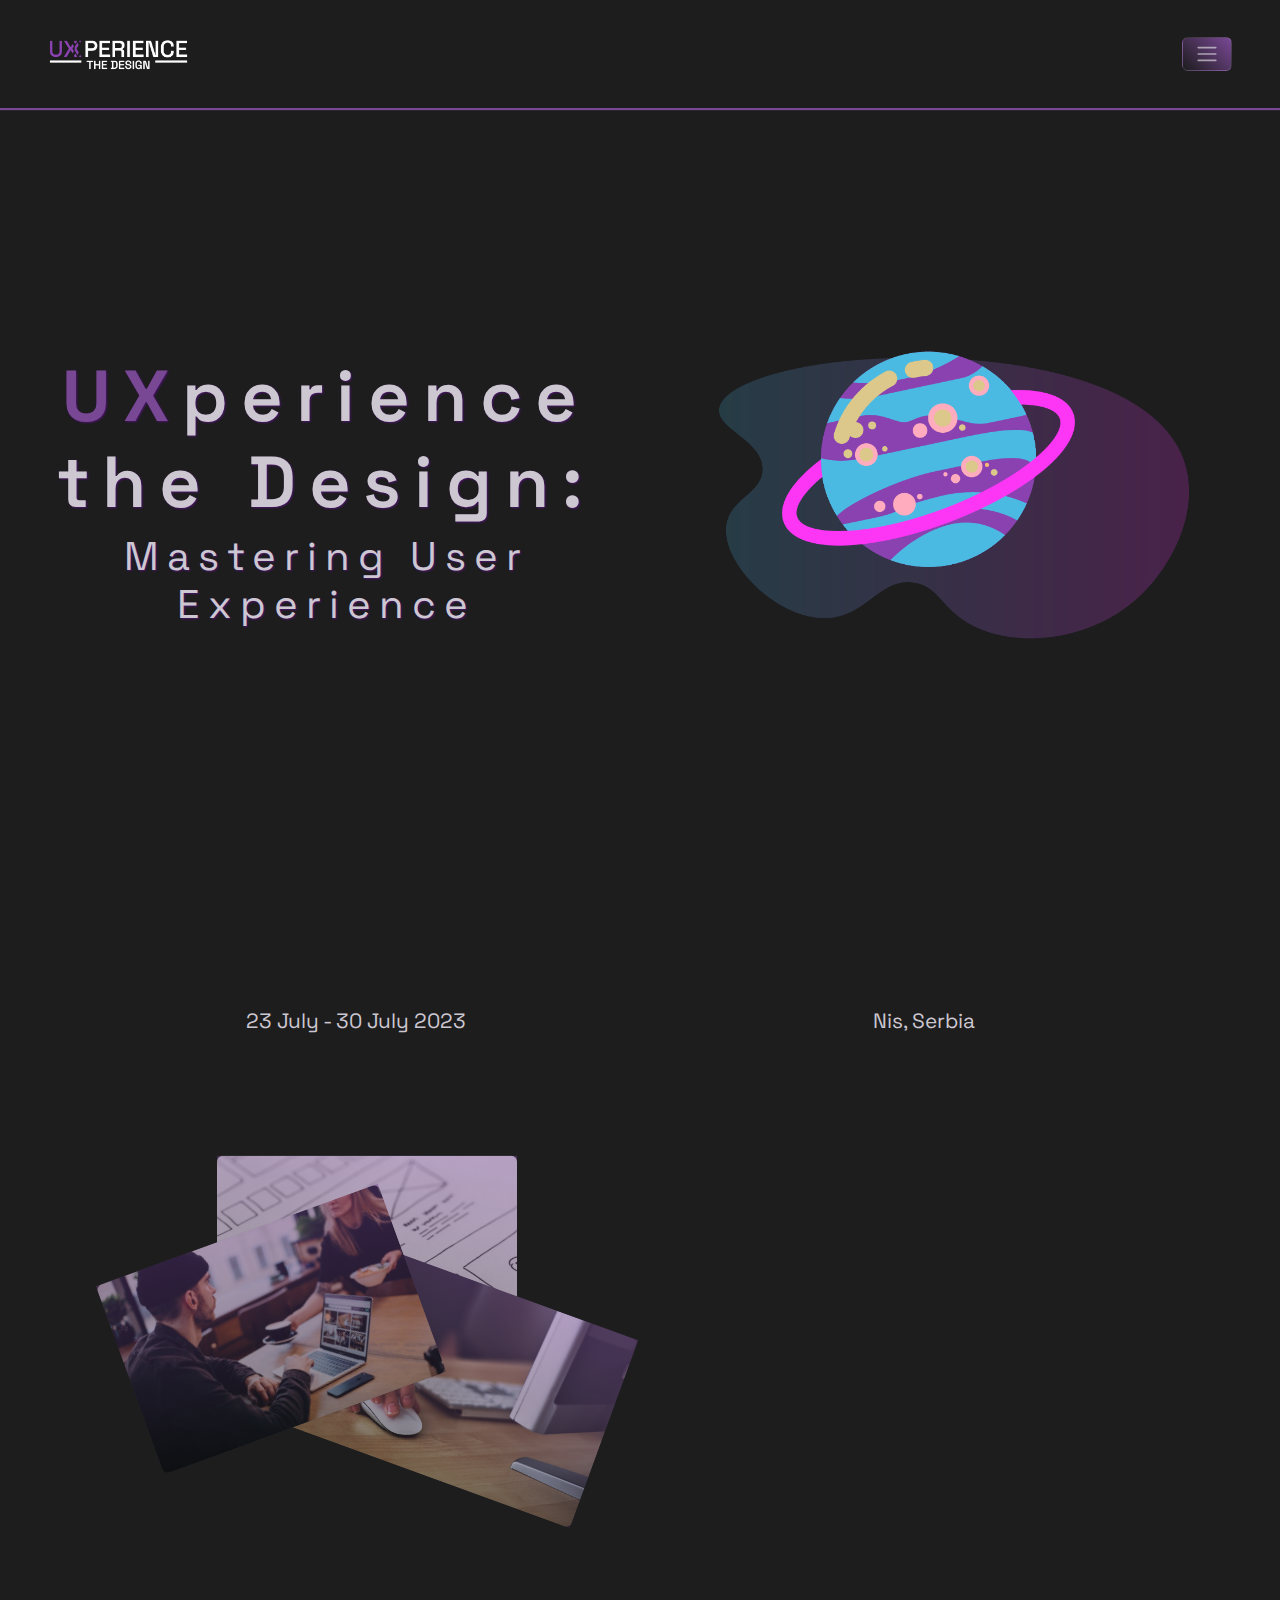
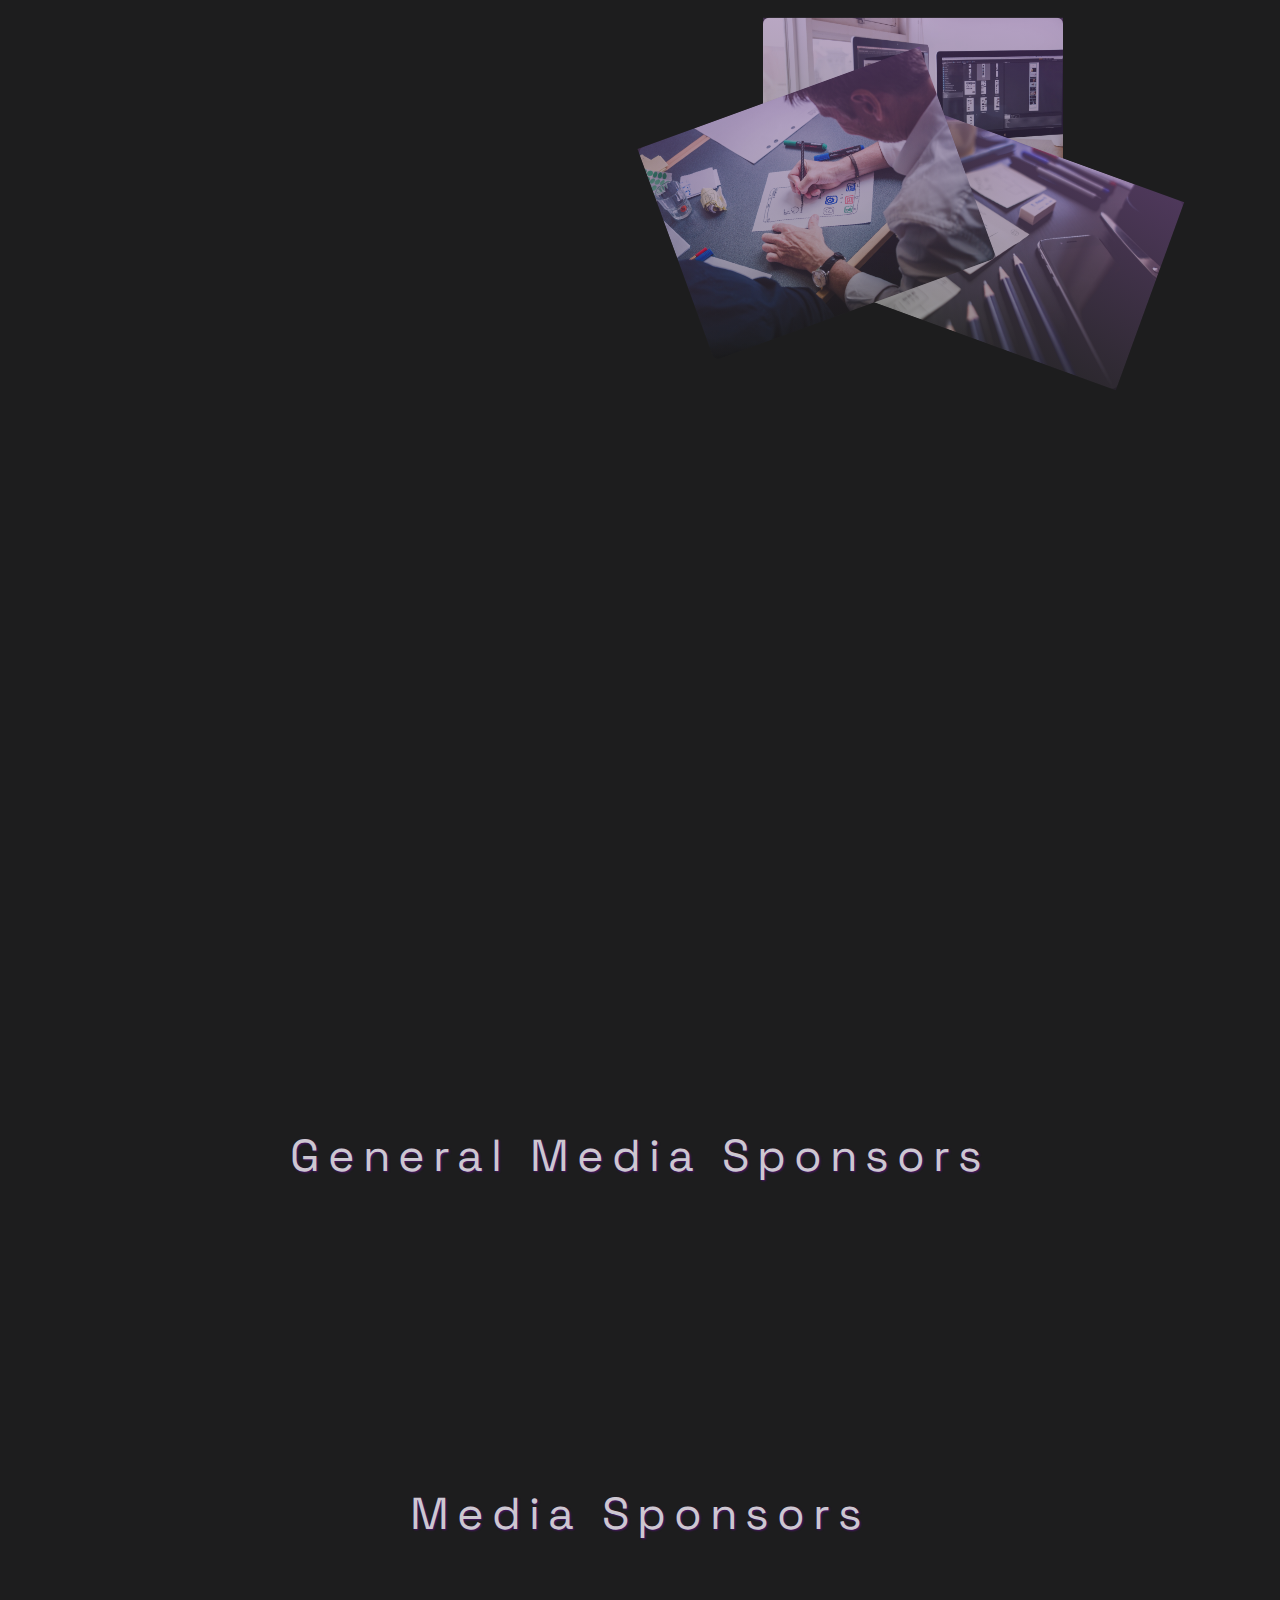
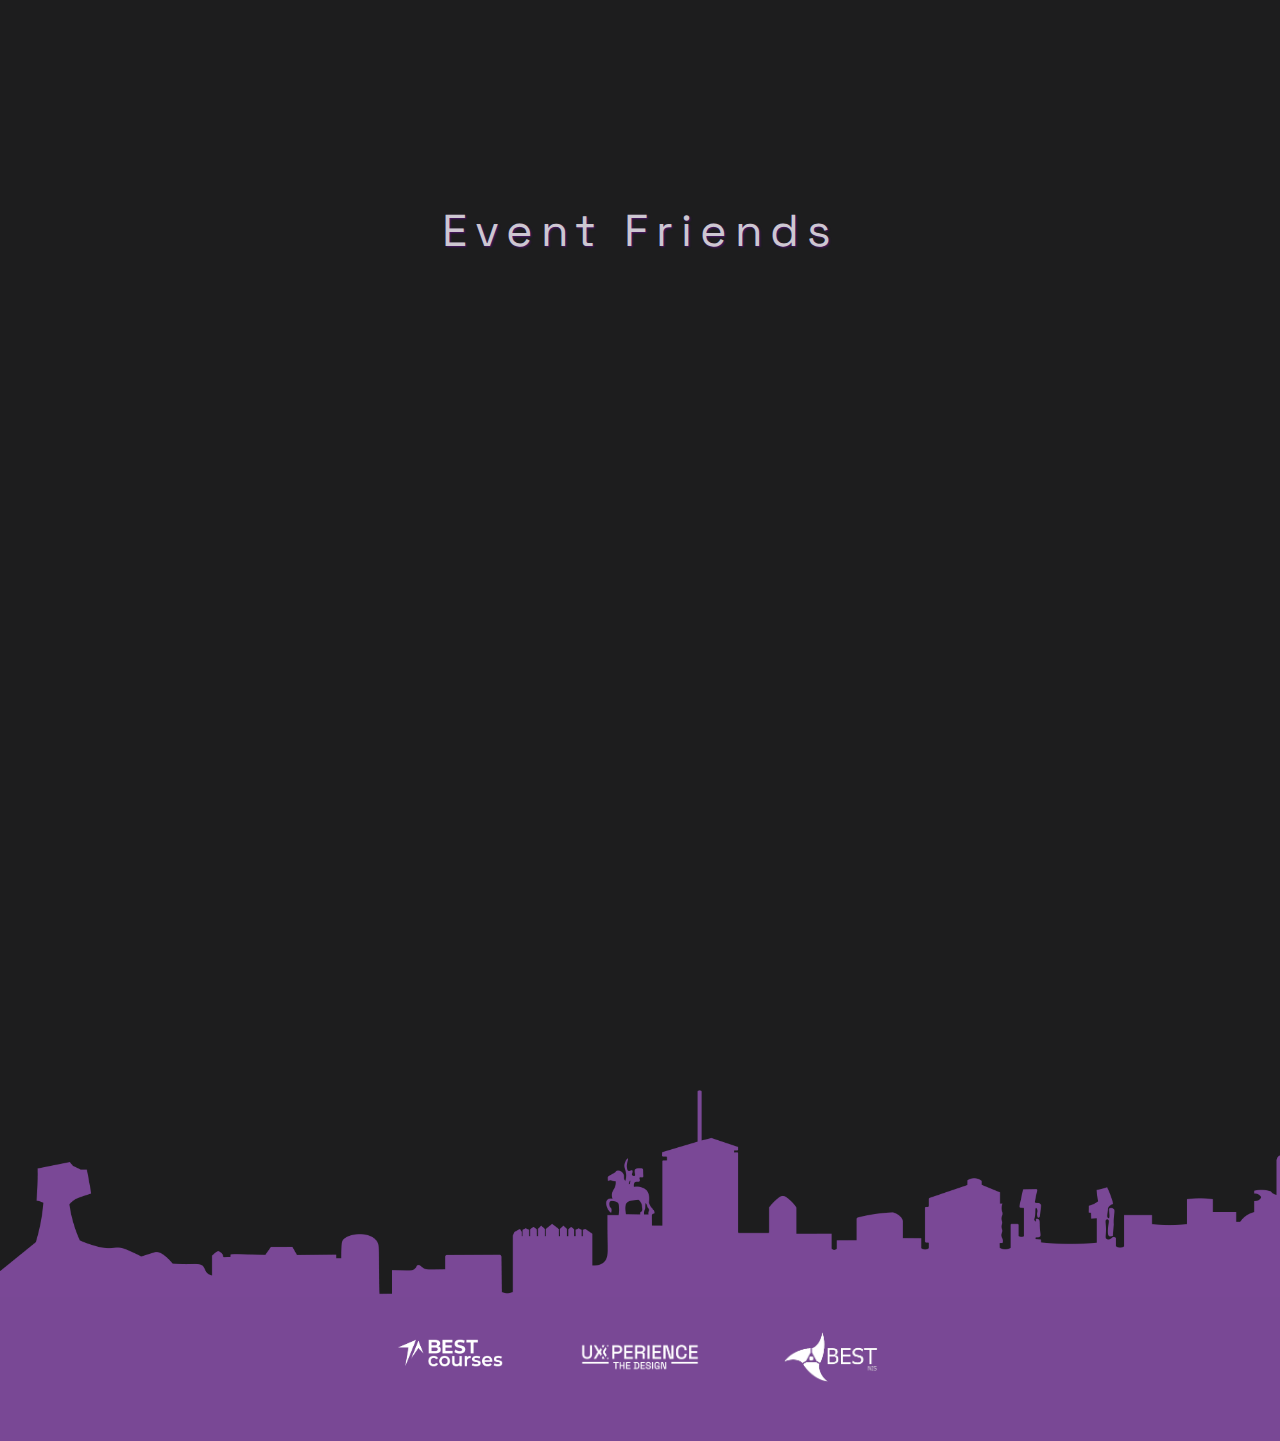
==== commit 32fdcc59: "I wish you all the BEST!" ====
--- a/index.html
+++ b/index.html
@@ -160,7 +160,7 @@
                 <div class="row text-center">
                     <h2>Course starting in:</h2>
                     <div class="timerDisplay d-flex justify-content-center align-items-center gap-2">
-                        <span id="days"><span id="daysText">000</span>
+                        <span id="days"><span id="daysText">00</span>
                             <div>days</div>
                         </span><span>:<div>.</div></span>
                         <span id="hours"><span id="hoursText">00</span>
@@ -173,12 +173,13 @@
                             <div>seconds</div>
                         </span>
                     </div>
-                    <a href="https://docs.google.com/forms/d/e/1FAIpQLSerG2Z9qmnrYCcFT9fB_ynhPsM6VPA5NY0CD8UVAT0NyEp-WQ/viewform"
-                        target="_blank"
-                        class="btn mt-md-4 py-2 px-3"
+                    <button data-bs-toggle="modal" 
+                        type="button"
+                        data-bs-target="#exampleModal1"
+                        class="btn mt-md-4 py-2 px-3 h3"
                         id="apply-now-button">
-                        Apply now!
-                    </a>
+                        See The Event's After-Movie
+                </button>
                 </div>
             </div>
         </div>
@@ -336,31 +337,50 @@
         </div>
     </footer>
     <!-- Modal -->
-    <div class="modal fade" id="exampleModal" tabindex="-1" aria-labelledby="exampleModalLabel" aria-hidden="true">
+    <div class="modal fade" id="exampleModal1" tabindex="-1" role="dialog" aria-labelledby="exampleModalLabel"
+        aria-hidden="true">
         <div class="modal-dialog modal-dialog-centered justify-content-center align-items-center">
             <div class="modal-content text-center bg-dark">
                 <div class="modal-header">
-                    <h5 class="modal-title" id="exampleModalLabel">Stay tuned!</h5>
-                    <button type="button" class="btn-close btn-close-white" data-bs-dismiss="modal"
+                    <button id="closeButton2" type="button" class="btn-close btn-close-white" data-bs-dismiss="modal"
                         aria-label="Close"></button>
                 </div>
                 <div class="modal-body d-flex flex-column gap-3 justify-content-center align-items-center">
-                    <p>Application deadline for <u>international students</u> <b>has passed!</b></p>
-                    <p><u>Serbian students</u> will be able to apply <b>from 12th of June!</b></p>
+                    <video controls="controls" style="height: 70%; width: 70%;">
+                        <source src="./assets/video/Aftermovie.mp4" type="video/mp4" />
+                    </video>
+                    <p class="h3 mt-3">See you next year!</p>
                 </div>
                 <div class="modal-footer">
-                    <button type="button" class="btn" data-bs-dismiss="modal">Understood</button>
+                    <button type="button" class="btn" data-bs-dismiss="modal" id="closeButton1">Close</button>
                 </div>
             </div>
         </div>
     </div>
     <!-- Bootstrap core JS-->
-    <script src="https://cdn.jsdelivr.net/npm/bootstrap@5.2.3/dist/js/bootstrap.bundle.min.js"></script>
-    <!-- Core theme JS-->
-    <script src="/js/scripts.js"></script>
+    <script src="	https://cdn.jsdelivr.net/npm/bootstrap@5.3.2/dist/js/bootstrap.bundle.min.js"></script>
     <!-- My JS-->
+    <script>
+        const applyButton = document.querySelector('#apply-now-button');
+        const closeButton1 = document.querySelector('#closeButton1');
+        const closeButton2 = document.querySelector('#closeButton2');
+        const video = document.querySelector('video');
+
+        const playVideo = () => {
+            video.volume = 1;
+            video.play();
+        }
+
+        const pauseVideo = () => {
+            video.volume = 0;
+            video.pause();
+        }
+
+        closeButton1.addEventListener('click', pauseVideo);
+        closeButton2.addEventListener('click',pauseVideo);
+        applyButton.addEventListener('click', playVideo);
+    </script>
     <script src="js/appearOnScroll.js"></script>
     <script src="js/movingImages.js"></script>
-    <script src="js/timerScript.js"></script>
 </body>
 </html>--- a/css/myStyle.css
+++ b/css/myStyle.css
@@ -458,7 +458,7 @@
 }
 #apply-now-button {
     max-width: 300px;
-    font-size: 1.5rem;
+    font-size: 1.225rem;
     border-radius: 20px;
     background: linear-gradient(45deg, var(--grayL2), var(--purple));
     border: none;
@@ -484,7 +484,7 @@
     h2:not(header h2) {}
 
     #apply-now-button {
-        font-size: 1.5rem;
+        font-size: 1rem;
     }
 }
 
@@ -512,7 +512,7 @@
     }
 
     #apply-now-button {
-        font-size: 1.3rem;
+        font-size: 1rem;
     }
 }
 
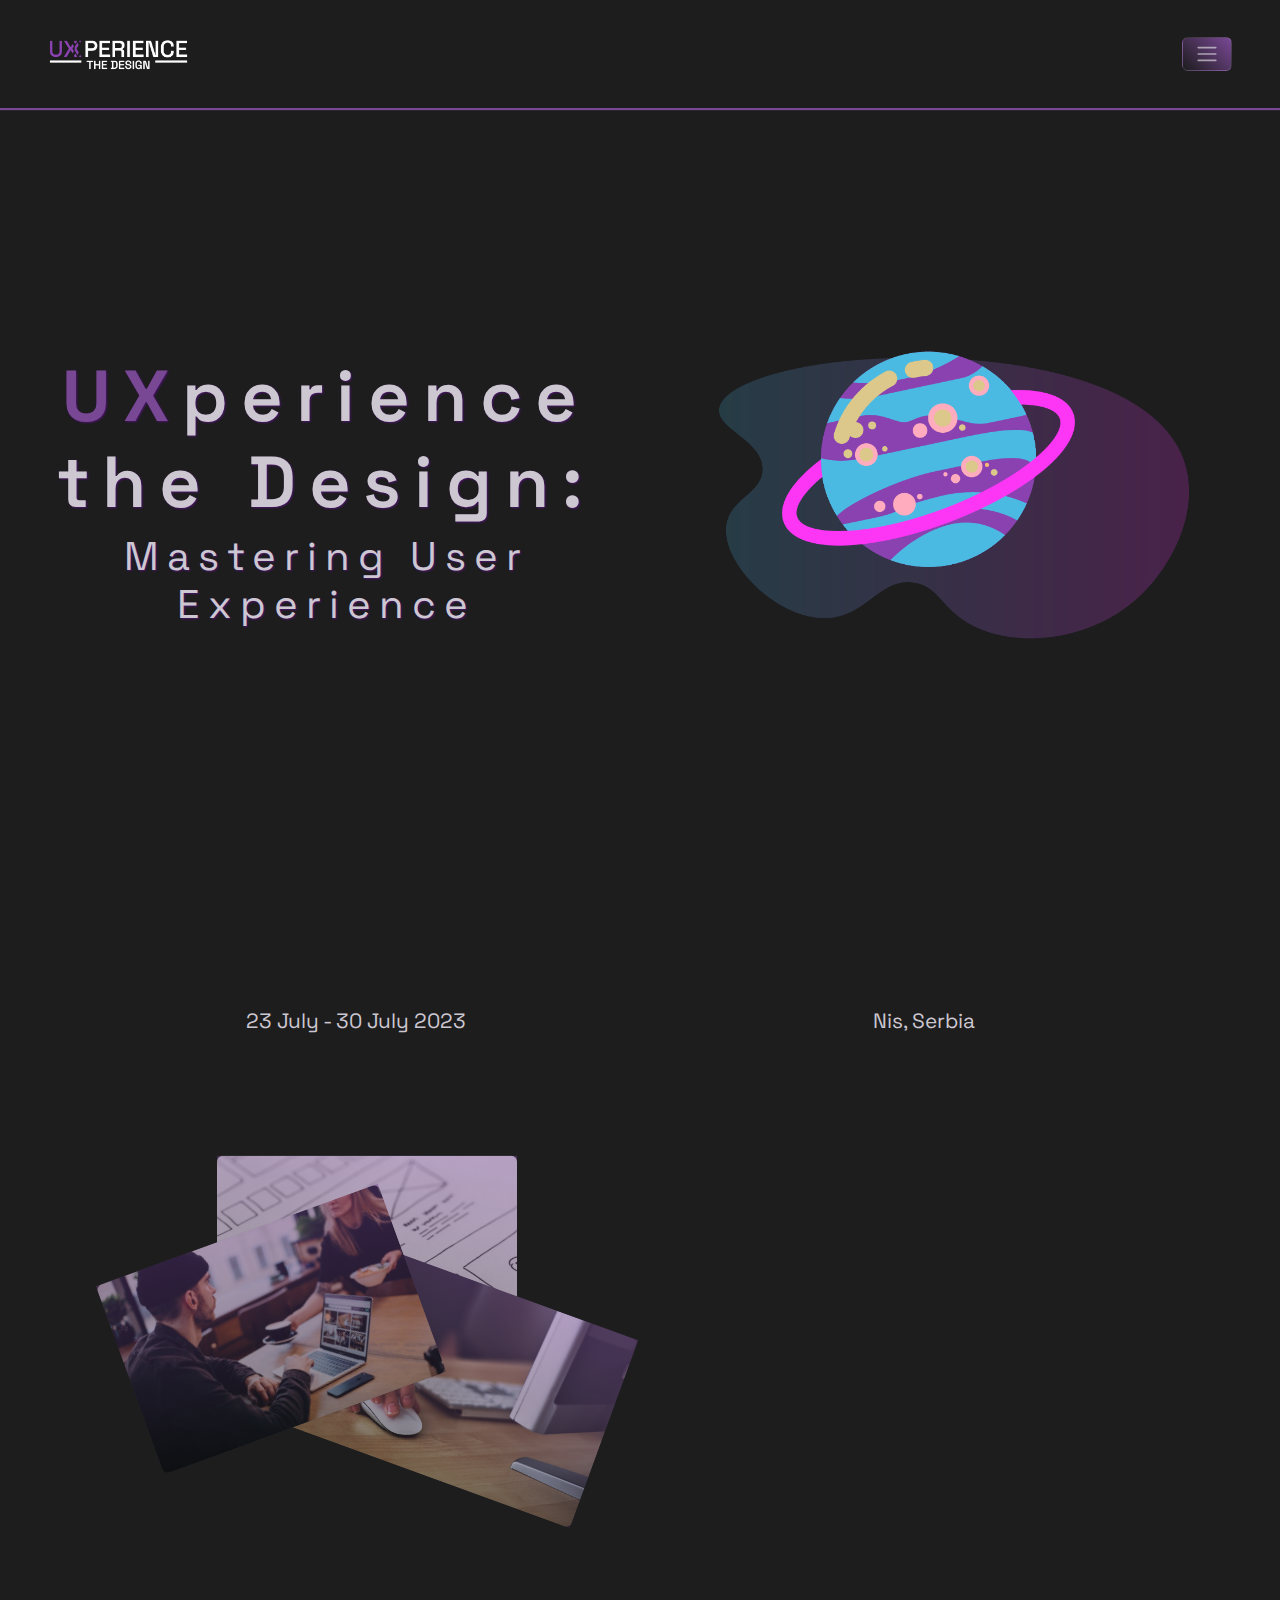
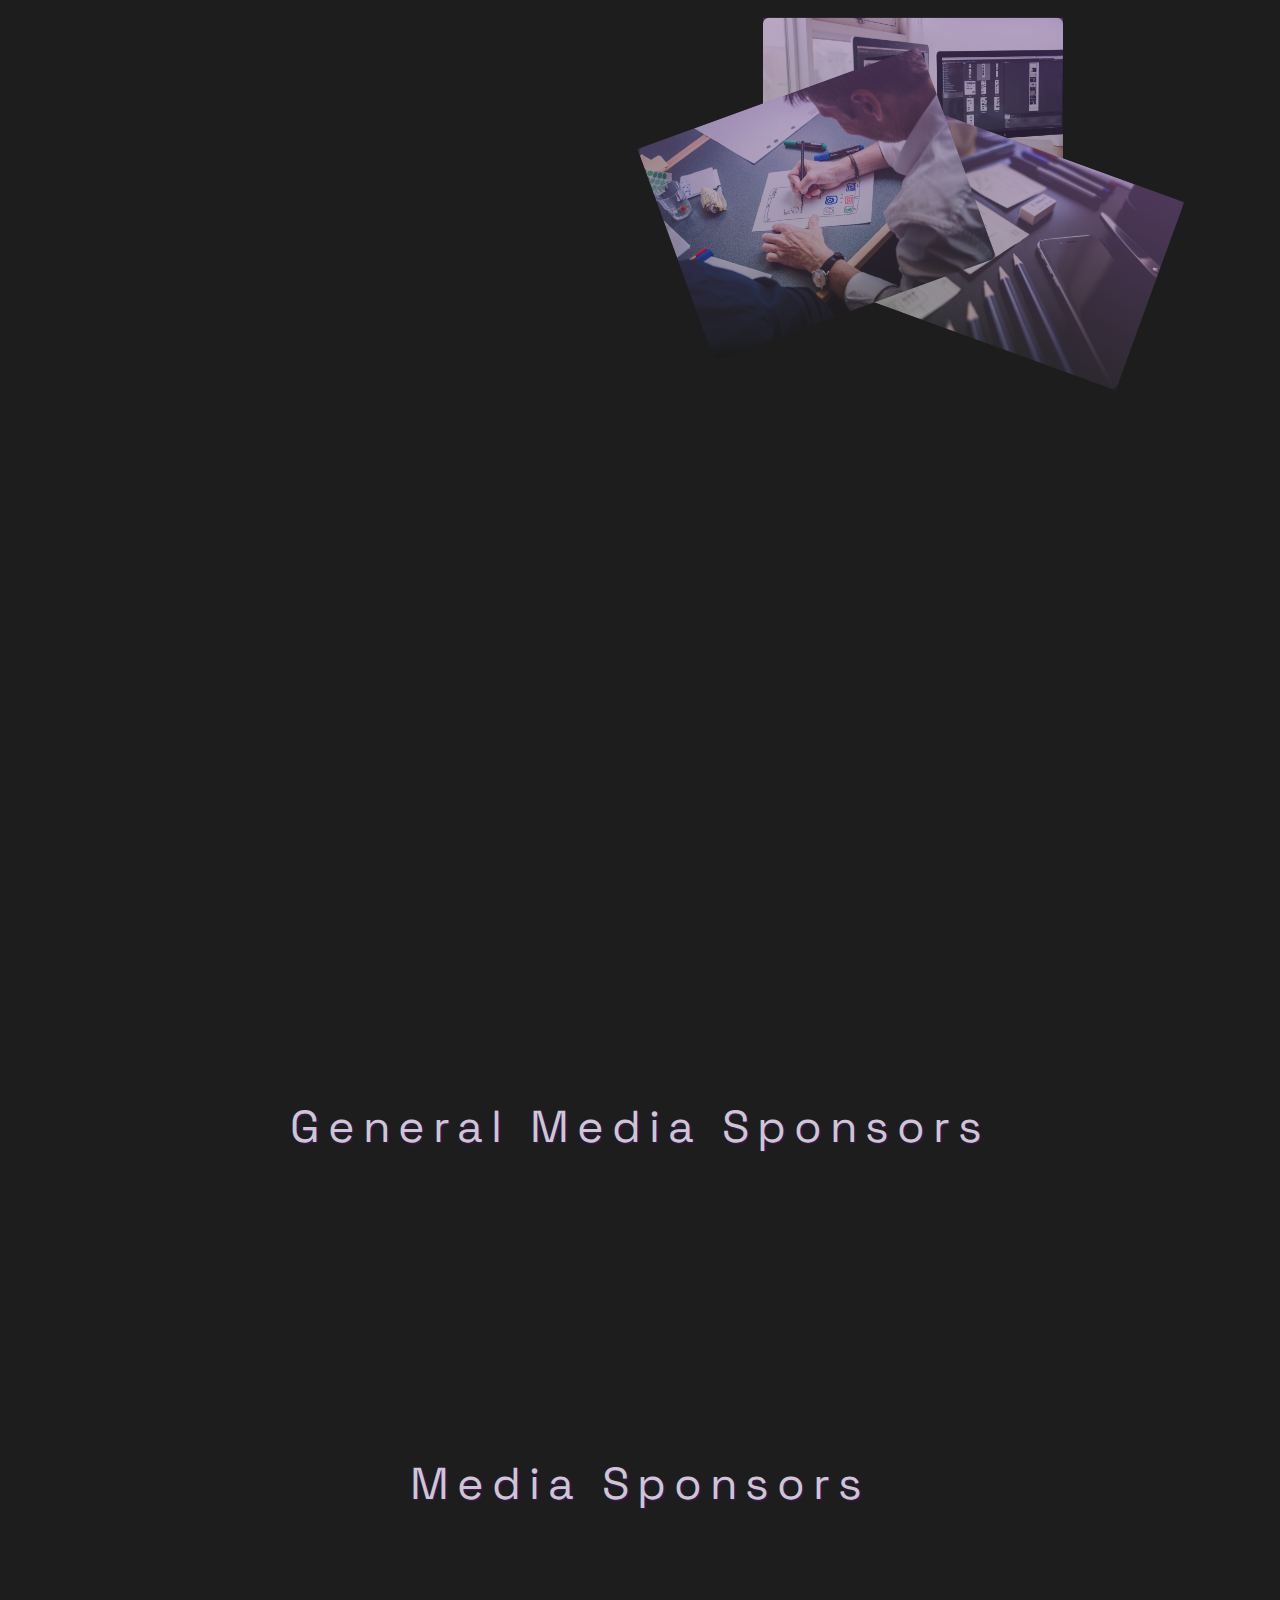
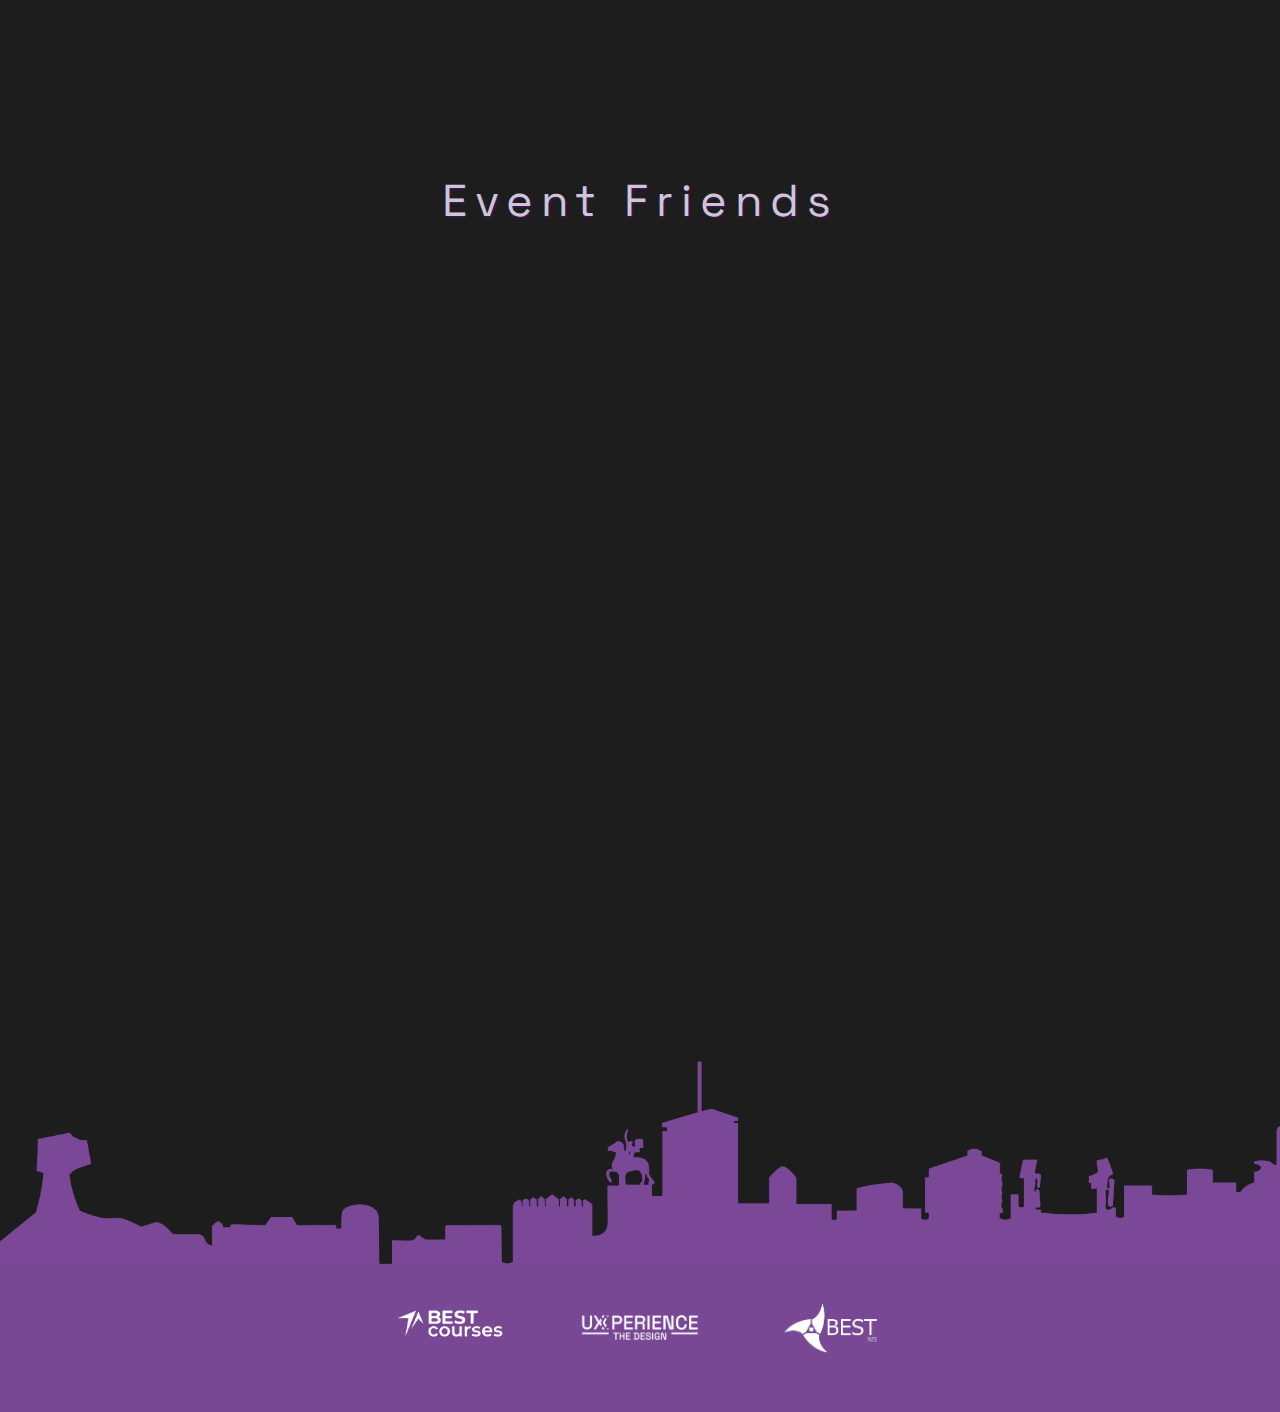
==== commit 0165bd33: "Update index.html" ====
--- a/index.html
+++ b/index.html
@@ -178,7 +178,7 @@
                         data-bs-target="#exampleModal1"
                         class="btn mt-md-4 py-2 px-3 h3"
                         id="apply-now-button">
-                        See The Event's After-Movie
+                        Event's After-Movie
                 </button>
                 </div>
             </div>
